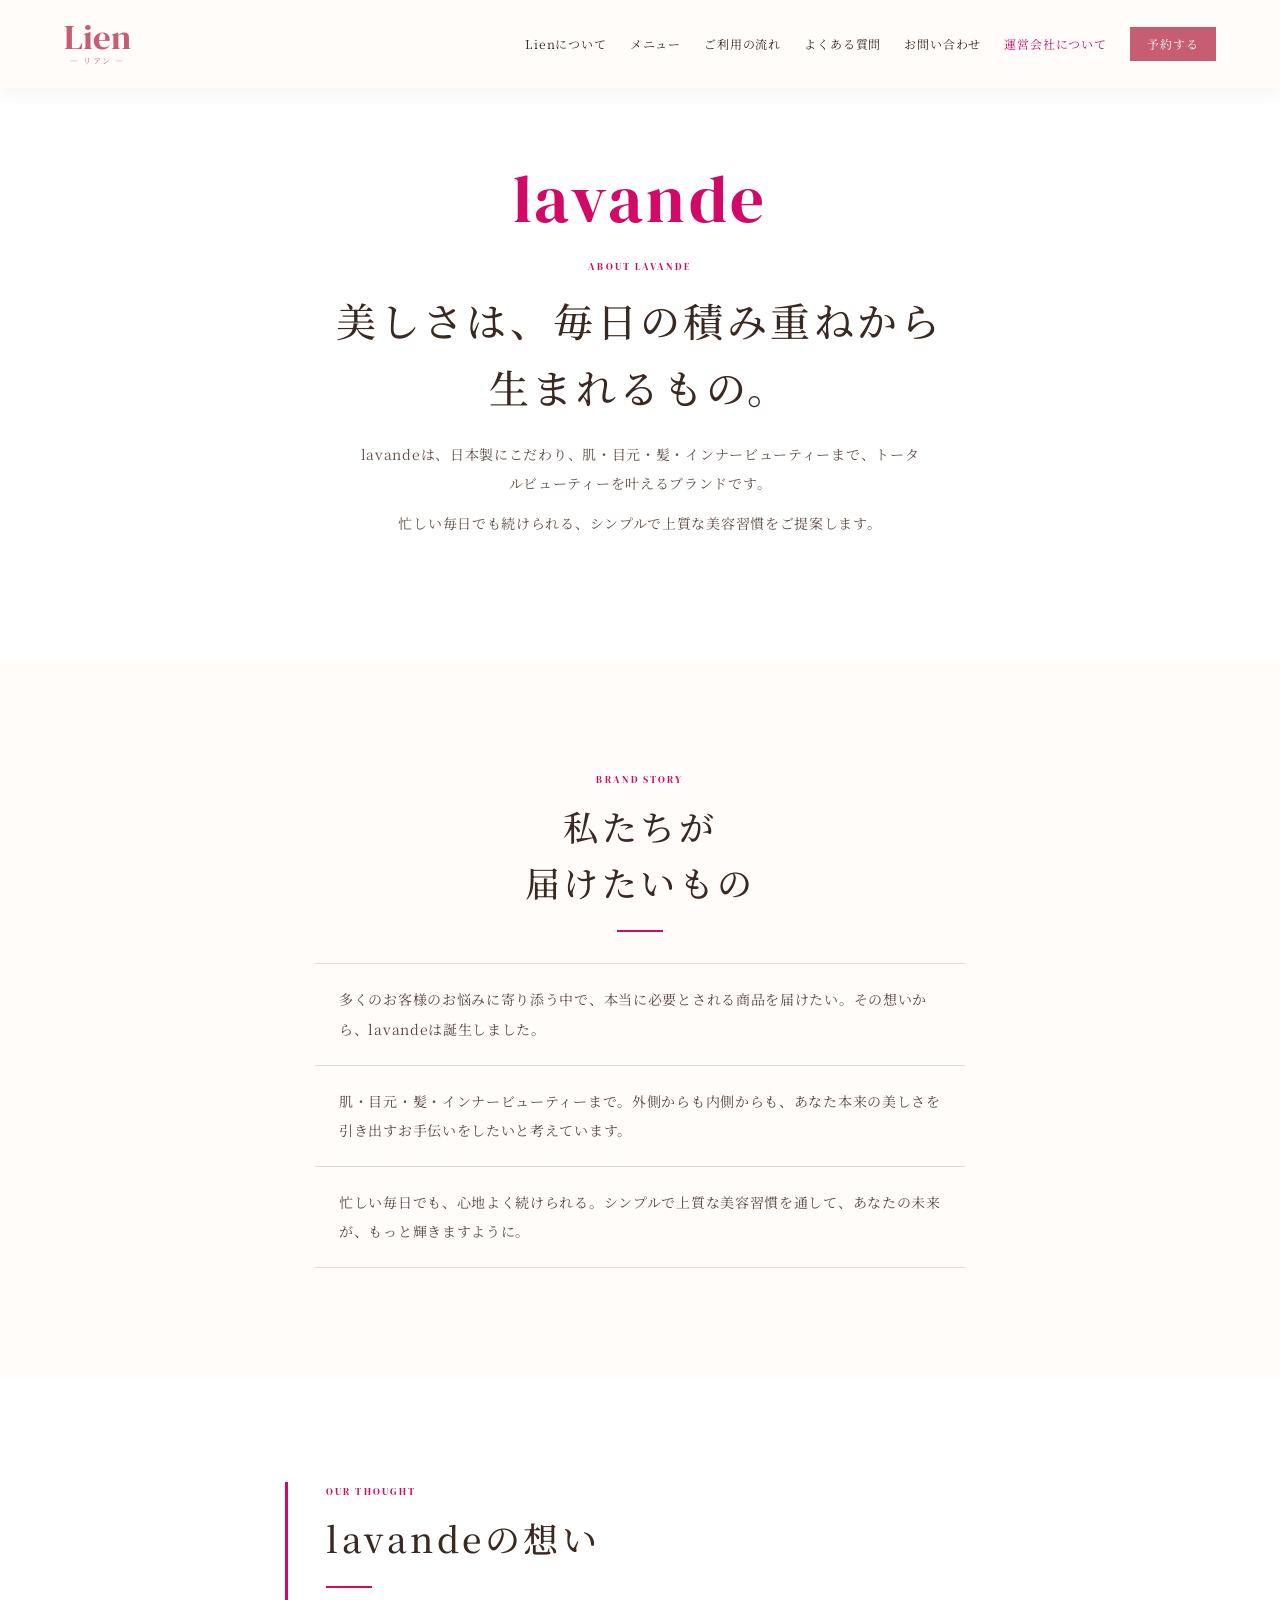
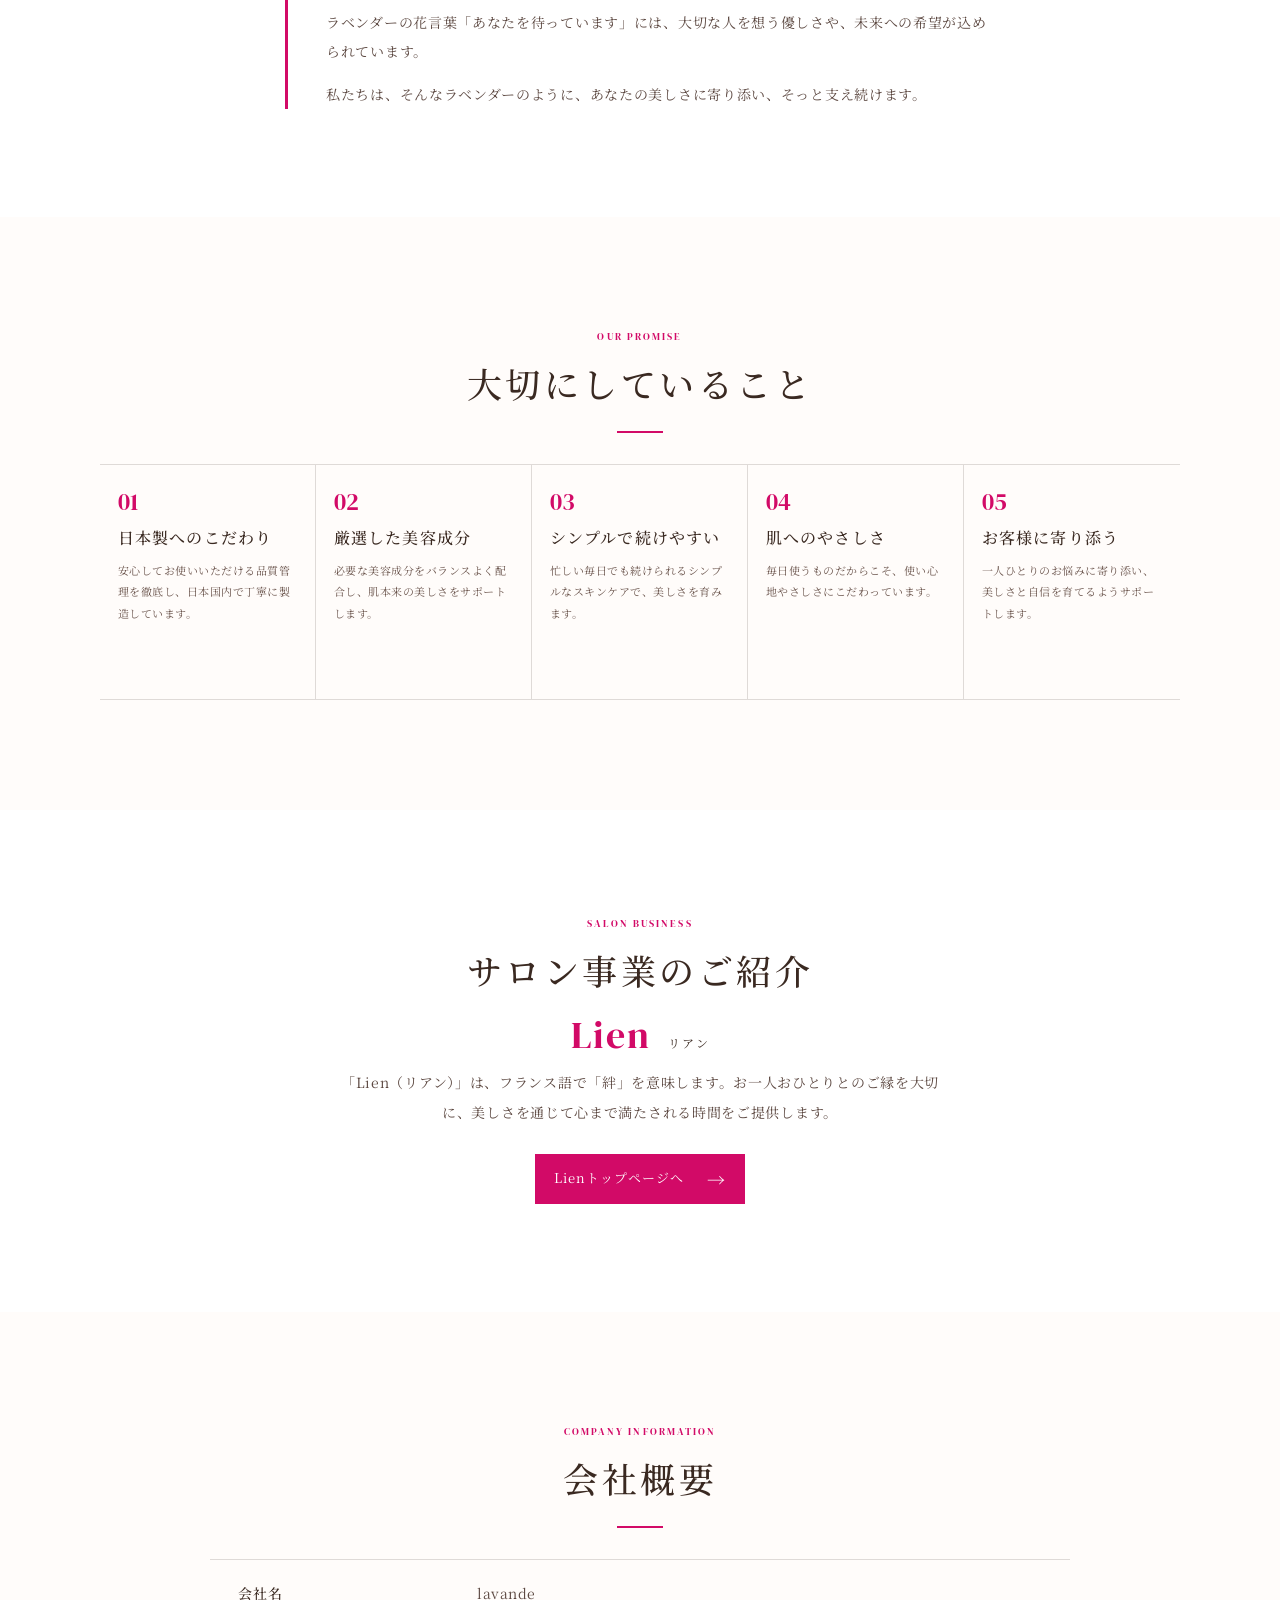
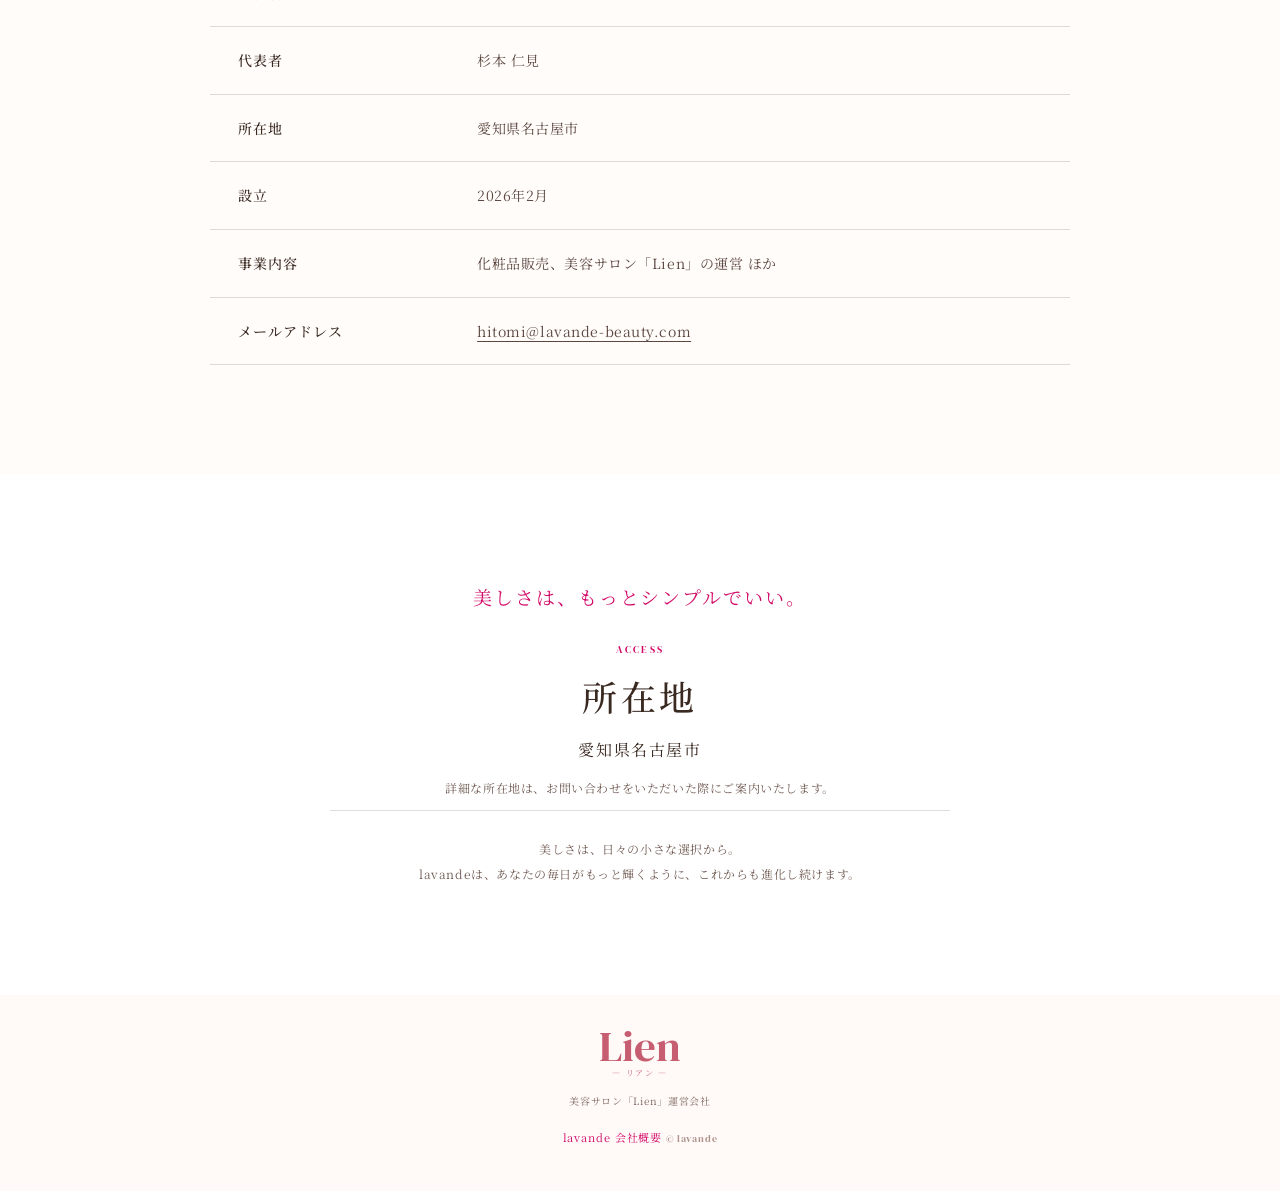
==== company.html @ d4853ab5 "Add files via upload" ====
<!DOCTYPE html>
<html lang="ja">
  <head>
    <meta charset="UTF-8" />
    <meta name="viewport" content="width=device-width, initial-scale=1.0" />
    <meta name="description" content="美容サロン「Lien」を運営するlavande（ラヴァンド）の会社概要と、美容への想いをご紹介します。" />
    <meta name="robots" content="index, follow" />
    <meta name="theme-color" content="#fffcfa" />
    <link rel="icon" type="image/png" href="../assets/lavande-mark.png" />
    <link rel="apple-touch-icon" href="../assets/lavande-mark.png" />
    <title>会社概要｜lavande（Lien運営会社）</title>
    <link rel="preconnect" href="https://fonts.googleapis.com" />
    <link rel="preconnect" href="https://fonts.gstatic.com" crossorigin />
    <link href="https://fonts.googleapis.com/css2?family=DM+Serif+Display:ital@0;1&family=Noto+Serif+JP:wght@400;500;600&display=swap" rel="stylesheet" />
    <link rel="stylesheet" href="../styles.css" />
    <link rel="stylesheet" href="company.css" />
    <script type="application/ld+json">
      {
        "@context": "https://schema.org",
        "@type": "Organization",
        "name": "lavande",
        "email": "hitomi@lavande-beauty.com",
        "foundingDate": "2026-02",
        "address": {
          "@type": "PostalAddress",
          "addressRegion": "愛知県",
          "addressLocality": "名古屋市",
          "addressCountry": "JP"
        }
      }
    </script>
  </head>
  <body class="company-page">
    <header class="site-header company-header">
      <a class="logo" href="../index.html#top" aria-label="Lien トップへ">Lien<span>— リアン —</span></a>
      <button class="nav-toggle" type="button" aria-controls="site-nav" aria-expanded="false"><span></span><span></span><span></span><i>MENU</i></button>
      <nav class="site-nav" id="site-nav" aria-label="メインナビゲーション">
        <a href="../index.html#about">Lienについて</a>
        <a href="../index.html#menu">メニュー</a>
        <a href="../index.html#flow">ご利用の流れ</a>
        <a href="../index.html#faq">よくある質問</a>
        <a href="../contact.html">お問い合わせ</a>
        <a href="./" aria-current="page">運営会社について</a>
        <a class="nav-reserve" href="../booking.html">予約する</a>
      </nav>
    </header>

    <main>
      <section class="company-hero" aria-labelledby="company-title">
        <div class="company-hero-copy reveal">
          <p class="company-wordmark">lavande</p>
          <p class="company-kicker">ABOUT LAVANDE</p>
          <h1 id="company-title">美しさは、毎日の積み重ねから<br />生まれるもの。</h1>
          <p>lavandeは、日本製にこだわり、肌・目元・髪・インナービューティーまで、トータルビューティーを叶えるブランドです。</p>
          <p>忙しい毎日でも続けられる、シンプルで上質な美容習慣をご提案します。</p>
        </div>
      </section>

      <section class="company-brand-story section" aria-labelledby="story-title">
        <div class="company-heading reveal">
          <p class="company-kicker">BRAND STORY</p>
          <h2 id="story-title">私たちが<br />届けたいもの</h2>
        </div>
        <div class="company-story-copy reveal">
          <p>多くのお客様のお悩みに寄り添う中で、本当に必要とされる商品を届けたい。その想いから、lavandeは誕生しました。</p>
          <p>肌・目元・髪・インナービューティーまで。外側からも内側からも、あなた本来の美しさを引き出すお手伝いをしたいと考えています。</p>
          <p>忙しい毎日でも、心地よく続けられる。シンプルで上質な美容習慣を通して、あなたの未来が、もっと輝きますように。</p>
        </div>
      </section>

      <section class="company-thought section" aria-labelledby="thought-title">
        <div class="company-thought-inner reveal">
          <p class="company-kicker">OUR THOUGHT</p>
          <h2 id="thought-title">lavandeの想い</h2>
          <p>ラベンダーの花言葉「あなたを待っています」には、大切な人を想う優しさや、未来への希望が込められています。</p>
          <p>私たちは、そんなラベンダーのように、あなたの美しさに寄り添い、そっと支え続けます。</p>
        </div>
      </section>

      <section class="company-values section" aria-labelledby="values-title">
        <div class="company-heading reveal">
          <p class="company-kicker">OUR PROMISE</p>
          <h2 id="values-title">大切にしていること</h2>
        </div>
        <div class="company-values-grid">
          <article class="company-value reveal"><p>01</p><h3>日本製へのこだわり</h3><span>安心してお使いいただける品質管理を徹底し、日本国内で丁寧に製造しています。</span></article>
          <article class="company-value reveal"><p>02</p><h3>厳選した美容成分</h3><span>必要な美容成分をバランスよく配合し、肌本来の美しさをサポートします。</span></article>
          <article class="company-value reveal"><p>03</p><h3>シンプルで続けやすい</h3><span>忙しい毎日でも続けられるシンプルなスキンケアで、美しさを育みます。</span></article>
          <article class="company-value reveal"><p>04</p><h3>肌へのやさしさ</h3><span>毎日使うものだからこそ、使い心地やさしさにこだわっています。</span></article>
          <article class="company-value reveal"><p>05</p><h3>お客様に寄り添う</h3><span>一人ひとりのお悩みに寄り添い、美しさと自信を育てるようサポートします。</span></article>
        </div>
      </section>

      <section class="company-salon section" aria-labelledby="salon-title">
        <div class="company-salon-inner reveal">
          <p class="company-kicker">SALON BUSINESS</p>
          <h2 id="salon-title">サロン事業のご紹介</h2>
          <p class="company-salon-name">Lien <span>リアン</span></p>
          <p>「Lien（リアン）」は、フランス語で「絆」を意味します。お一人おひとりとのご縁を大切に、美しさを通じて心まで満たされる時間をご提供します。</p>
          <a class="company-button" href="../index.html">Lienトップページへ <b>→</b></a>
        </div>
      </section>

      <section class="company-profile section" aria-labelledby="profile-title">
        <div class="company-heading reveal">
          <p class="company-kicker">COMPANY INFORMATION</p>
          <h2 id="profile-title">会社概要</h2>
        </div>
        <dl class="company-table reveal">
          <div><dt>会社名</dt><dd>lavande</dd></div>
          <div><dt>代表者</dt><dd>杉本 仁見</dd></div>
          <div><dt>所在地</dt><dd>愛知県名古屋市</dd></div>
          <div><dt>設立</dt><dd>2026年2月</dd></div>
          <div><dt>事業内容</dt><dd>化粧品販売、美容サロン「Lien」の運営 ほか</dd></div>
          <div><dt>メールアドレス</dt><dd><a href="mailto:hitomi@lavande-beauty.com">hitomi@lavande-beauty.com</a></dd></div>
        </dl>
      </section>

      <section class="company-access section" aria-labelledby="access-title">
        <div class="company-access-inner reveal">
          <p>美しさは、もっとシンプルでいい。</p>
          <p class="company-kicker">ACCESS</p>
          <h2 id="access-title">所在地</h2>
          <address>愛知県名古屋市</address>
          <p>詳細な所在地は、お問い合わせをいただいた際にご案内いたします。</p>
          <p class="company-closing">美しさは、日々の小さな選択から。<br />lavandeは、あなたの毎日がもっと輝くように、これからも進化し続けます。</p>
        </div>
      </section>
    </main>

    <footer class="site-footer company-footer">
      <a class="logo" href="../index.html#top">Lien<span>— リアン —</span></a>
      <p>美容サロン「Lien」運営会社</p>
      <a class="footer-company-link" href="./" aria-current="page">lavande 会社概要</a>
      <small>© lavande</small>
    </footer>
    <script src="../script.js"></script>
  </body>
</html>
---- styles.css ----
:root { --ink:#3a2921; --rose:#d96f7d; --rose-dark:#c75d70; --rose-pale:#fbe8e7; --paper:#fffcfa; --cream:#fff7f3; --line:#efc7c8; --green:#61a947; --serif:"Noto Serif JP","Yu Mincho",serif; --display:"DM Serif Display",Georgia,serif; }
* { box-sizing:border-box; }
html { scroll-behavior:smooth; }
body { margin:0; overflow-x:hidden; color:var(--ink); background:var(--paper); font-family:var(--serif); font-size:15px; line-height:1.9; }
a { color:inherit; } button { font:inherit; color:inherit; }
.site-header { position:absolute; z-index:10; top:0; display:flex; width:100%; padding:17px 20px; align-items:center; justify-content:space-between; }
.site-header { transition:background .25s ease,box-shadow .25s ease,padding .25s ease; }.site-header.is-scrolled { position:fixed; background:rgba(255,252,250,.94); box-shadow:0 4px 20px rgba(76,40,37,.08); backdrop-filter:blur(10px); }
.logo { display:inline-flex; flex-direction:column; color:var(--rose-dark); font-family:var(--display); font-size:35px; line-height:.75; text-decoration:none; }
.logo span { margin-top:8px; font-family:var(--serif); font-size:8px; letter-spacing:.2em; text-align:center; }
.nav-toggle { z-index:11; display:grid; width:43px; height:38px; padding:7px 0 0; border:0; background:transparent; justify-items:center; cursor:pointer; }
.nav-toggle span { width:25px; height:1px; background:var(--rose-dark); transition:transform .25s ease,opacity .25s ease; }
.nav-toggle i { margin-top:-2px; color:var(--rose-dark); font-family:var(--display); font-size:7px; font-style:normal; letter-spacing:.12em; }
.nav-toggle.is-open span:nth-child(1) { transform:translateY(8px) rotate(45deg); }.nav-toggle.is-open span:nth-child(2) { opacity:0; }.nav-toggle.is-open span:nth-child(3) { transform:translateY(-8px) rotate(-45deg); }
.site-nav { position:absolute; top:0; right:0; display:flex; width:min(285px,78vw); padding:85px 29px 27px; flex-direction:column; gap:16px; background:rgba(255,252,250,.97); box-shadow:0 12px 35px rgba(77,37,31,.1); opacity:0; pointer-events:none; transform:translateX(100%); transition:transform .3s ease,opacity .3s ease; }
.site-nav.is-open { opacity:1; pointer-events:auto; transform:translateX(0); }.site-nav a { color:var(--ink); font-size:13px; letter-spacing:.07em; text-decoration:none; }.site-nav .nav-reserve { display:grid; height:42px; margin-top:5px; place-items:center; color:#fff; background:var(--rose-dark); }
.hero { position:relative; min-height:680px; padding:139px 25px 58px; overflow:hidden; background:linear-gradient(130deg,#fffdfc 0%,#fff6f1 53%,#f9e5e4 100%); }
.hero::after { position:absolute; right:-90px; bottom:-110px; width:310px; height:310px; border:1px solid rgba(217,111,125,.2); border-radius:50%; content:""; }.hero-photo { position:absolute; z-index:0; right:-72px; bottom:0; width:86%; height:570px; opacity:.72; background-image:linear-gradient(90deg,#fff8f5 0%,rgba(255,248,245,.9) 10%,rgba(255,248,245,0) 39%),url("assets/hero-pink.png"); background-repeat:no-repeat; background-size:100% 100%,850px auto; background-position:0,right top; mix-blend-mode:multiply; }
.hero-content { position:relative; z-index:1; max-width:360px; }.hero-kicker,.eyebrow { margin:0; color:var(--rose-dark); font-family:var(--display); font-size:10px; letter-spacing:.2em; }.hero-logo { margin:12px 0 0; color:var(--rose); font-family:var(--display); font-size:94px; line-height:.76; }.hero-kana { margin:13px 0 22px 47px; color:var(--rose); font-size:11px; letter-spacing:.25em; }.hero-sub { margin:0 0 19px; font-size:11px; letter-spacing:.07em; }
.hero-location { margin:0 0 7px; color:var(--rose-dark); font-family:var(--display); font-size:10px; letter-spacing:.16em; }
h1,h2,h3,p { overflow-wrap:break-word; } h1 { margin:0; font-size:33px; font-weight:500; letter-spacing:.11em; line-height:1.65; } h1 em,.service-heading h2 em { color:var(--rose); font-style:normal; }.hero-text { margin:16px 0 24px; color:#6e5953; font-size:13px; letter-spacing:.05em; line-height:2; }
.button,.line-button { display:inline-flex; min-height:50px; padding:0 19px; align-items:center; justify-content:center; gap:23px; font-size:13px; letter-spacing:.08em; text-decoration:none; transition:transform .25s ease,filter .25s ease; }.button:hover,.line-button:hover { filter:brightness(.96); transform:translateY(-3px); }.button-pink { color:#fff; background:var(--rose-dark); }.button b { font-size:18px; font-weight:400; }.hero-scroll { position:absolute; z-index:2; right:20px; bottom:18px; color:var(--rose-dark); font-family:var(--display); font-size:9px; letter-spacing:.16em; writing-mode:vertical-rl; }.hero-scroll::after { display:block; width:1px; height:33px; margin:9px auto 0; background:var(--rose); content:""; }
.section { padding:78px 23px; }.center-heading { max-width:560px; text-align:center; }.center-heading:not(.reveal) { margin:auto; }.center-heading h2 { margin:8px 0 12px; font-size:28px; font-weight:500; letter-spacing:.1em; line-height:1.55; }.center-heading>p:last-child { margin:0; color:#765f5a; font-size:12px; letter-spacing:.05em; }.ornament { display:block; margin-top:10px; color:var(--rose); font-size:28px; line-height:1; }
.concerns { position:relative; overflow:hidden; background:linear-gradient(130deg,#fffdfa,#fff6f4); }.concerns::before,.concerns::after { position:absolute; width:190px; height:190px; border:1px solid rgba(217,111,125,.15); border-radius:50%; content:""; }.concerns::before { top:-94px; left:-84px; }.concerns::after { right:-120px; bottom:77px; }.concern-list { position:relative; z-index:1; max-width:750px; margin:34px auto 38px; padding:0; list-style:none; }.concern-list li { display:flex; padding:14px 0; align-items:flex-start; gap:12px; border-bottom:1px dashed var(--line); font-size:15px; letter-spacing:.03em; line-height:1.75; }.concern-list span { display:grid; width:28px; height:28px; flex:0 0 28px; place-items:center; border-radius:50%; color:#fff; background:linear-gradient(135deg,#d88491,#bf6574); font-family:sans-serif; font-size:17px; }.concern-list strong { color:var(--rose-dark); font-weight:500; }.support-message { position:relative; z-index:1; max-width:750px; margin:auto; padding:28px 18px; border:1px solid var(--line); background:rgba(255,253,252,.7); text-align:center; }.support-message p { margin:0; font-size:14px; letter-spacing:.08em; line-height:2; }.support-message strong { display:inline-block; margin-top:8px; color:var(--rose-dark); font-size:26px; font-weight:500; line-height:1.58; }
.about { position:relative; overflow:hidden; padding-top:0; background:var(--paper); }.about-photo { height:250px; margin:0 -23px 42px; background-image:linear-gradient(90deg,rgba(255,247,244,.9),rgba(255,247,244,0)),url("assets/salon.png"); background-repeat:no-repeat; background-size:100% 100%,1024px auto; background-position:0,right top; }.about-copy { position:relative; max-width:580px; }.about-copy h2 { margin:8px 0 16px; font-size:29px; font-weight:500; letter-spacing:.1em; line-height:1.58; }.about-copy h2 span { color:var(--rose); font-family:var(--display); font-size:1.34em; }.about-copy>p:last-child { margin:0; color:#5e4942; font-size:14px; letter-spacing:.05em; }.about-copy strong { color:var(--rose-dark); font-weight:500; }.about-grid { display:grid; margin-top:35px; grid-template-columns:1fr 1fr; gap:10px; }.about-card { min-height:179px; padding:17px 14px; border:1px solid var(--line); background:#fffaf8; }.about-card:last-child { grid-column:1/-1; min-height:auto; }.card-number { margin:0; color:var(--rose); font-family:var(--display); font-size:24px; line-height:1; }.about-card h3 { margin:7px 0 8px; color:var(--rose-dark); font-size:16px; font-weight:500; letter-spacing:.06em; line-height:1.55; }.about-card>p:last-child { margin:0; color:#725c55; font-size:11px; line-height:1.75; }
.menu-intro { background:#f9efeb; }.menu-intro .center-heading { margin:auto; }.menu-cards { display:grid; margin-top:35px; gap:11px; }.menu-card { display:grid; min-height:122px; padding:19px; grid-template-columns:48px 1fr; align-content:center; column-gap:14px; border:1px solid rgba(198,104,119,.35); background:#fff9f7; text-decoration:none; }.menu-card:nth-child(2) { background:#fffafa; }.menu-card:nth-child(3) { background:#f8f7f1; }.menu-card span { grid-row:1 / span 2; color:var(--rose); font-family:var(--display); font-size:30px; }.menu-card strong { align-self:end; font-size:19px; font-weight:500; letter-spacing:.1em; }.menu-card small { align-self:start; margin-top:3px; color:#8a7169; font-size:11px; letter-spacing:.05em; }
.service-detail { position:relative; overflow:hidden; background:var(--paper); }.service-detail:nth-of-type(even) { background:#fffaf8; }.service-visual { height:265px; margin:-78px -23px 41px; background-repeat:no-repeat; background-size:1024px auto; }.hair-detail .service-visual { background-image:linear-gradient(90deg,rgba(255,247,244,.05),rgba(255,247,244,.7)),url("assets/hair.png"); background-size:100% 100%,900px auto; background-position:0,-67px top; }.lash-detail .service-visual { background-image:linear-gradient(90deg,rgba(255,247,244,.05),rgba(255,247,244,.7)),url("assets/lash.png"); background-size:100% 100%,820px auto; background-position:0,-25px top; }.steam-detail .service-visual { background-image:linear-gradient(90deg,rgba(255,247,244,.95),rgba(255,247,244,0) 48%),url("assets/steam.png"); background-size:100% 100%,820px auto; background-position:0,right top; }.service-heading { position:relative; max-width:690px; }.ribbon { display:inline-block; margin:0 0 15px; padding:4px 22px; color:#fff; background:linear-gradient(90deg,#c66e7b,#e08a90); font-size:14px; letter-spacing:.14em; }.service-heading h2 { margin:9px 0 15px; font-size:29px; font-weight:500; letter-spacing:.09em; line-height:1.52; }.service-heading>p:last-child { margin:0; color:#684f48; font-size:13px; letter-spacing:.05em; line-height:2; }.merit-grid { display:grid; margin:32px 0; grid-template-columns:1fr 1fr; border:1px solid var(--line); }.merit-grid p { min-height:95px; margin:0; padding:15px 11px; border-right:1px dotted var(--line); border-bottom:1px dotted var(--line); font-size:11px; line-height:1.75; text-align:center; }.merit-grid p:nth-child(2n) { border-right:0; }.merit-grid p:nth-last-child(-n+2) { border-bottom:0; }.merit-grid b { color:var(--rose-dark); font-size:12px; font-weight:500; }.service-bottom { display:grid; gap:15px; }.recommend,.price-panel { padding:22px 18px; border:1px solid var(--line); background:#fffdfc; }.recommend h3,.price-panel h3 { margin:0 0 14px; color:var(--rose-dark); font-size:18px; font-weight:500; letter-spacing:.09em; text-align:center; }.recommend ul { margin:0; padding:0; list-style:none; }.recommend li { position:relative; padding:7px 0 7px 22px; border-bottom:1px dotted var(--line); font-size:12px; }.recommend li::before { position:absolute; left:0; color:var(--rose); content:"✓"; }.price-panel>.eyebrow { text-align:center; }.price-panel dl { display:grid; margin:0; grid-template-columns:1fr 1fr; border:1px solid var(--line); }.price-panel dl div { display:grid; min-height:124px; padding:14px 6px; place-items:center; border-right:1px solid var(--line); text-align:center; }.price-panel dl div:last-child { border-right:0; }.price-panel dt { color:#765e56; font-size:12px; line-height:1.55; }.price-panel dt small { color:var(--rose-dark); }.price-panel dd { margin:0; color:var(--rose-dark); font-family:var(--display); font-size:37px; line-height:1; white-space:nowrap; }.price-panel dd span { margin-left:2px; font-family:var(--serif); font-size:14px; }.price-note { margin:10px 0 0; color:#836b64; font-size:10px; line-height:1.7; }.three-prices { grid-template-columns:1fr 1fr 1fr!important; }.three-prices div { min-height:122px!important; }.three-prices dd { font-size:27px; }.spa-notes { display:flex; padding-top:12px; justify-content:space-around; gap:5px; color:var(--rose-dark); font-size:11px; text-align:center; }.spa-notes span { flex:1; }
.flow { position:relative; background:linear-gradient(135deg,#fff8f6,#fffdfc); }.flow .center-heading { margin:auto; }.flow-list { display:grid; max-width:960px; margin:35px auto 0; padding:0; list-style:none; gap:9px; }.flow-list li { display:grid; padding:18px 15px; grid-template-columns:54px 1fr; gap:12px; border:1px solid var(--line); background:rgba(255,255,255,.62); }.flow-list b { color:var(--rose); font-family:var(--display); font-size:10px; font-weight:400; line-height:1.1; text-align:center; }.flow-list b span { font-size:34px; }.flow-list h3 { margin:0 0 5px; color:var(--rose-dark); font-size:16px; font-weight:500; letter-spacing:.05em; line-height:1.55; }.flow-list p { margin:0; font-size:11px; letter-spacing:.04em; line-height:1.8; }
.faq { background:var(--paper); }.faq .center-heading { margin:auto; }.faq-list { max-width:860px; margin:32px auto 0; border-top:1px solid var(--line); }.faq-item { border-bottom:1px solid var(--line); }.faq-item h3 { margin:0; }.faq-item button { display:flex; width:100%; padding:18px 2px; align-items:center; gap:10px; border:0; background:transparent; cursor:pointer; font-size:13px; font-weight:500; text-align:left; }.faq-item button span,.faq-answer b { color:var(--rose-dark); font-family:var(--display); font-size:17px; font-weight:400; }.faq-item button i { position:relative; width:16px; height:16px; margin-left:auto; flex:0 0 16px; }.faq-item button i::before,.faq-item button i::after { position:absolute; top:8px; left:1px; width:14px; height:1px; background:var(--rose-dark); content:""; transition:transform .25s ease; }.faq-item button i::after { transform:rotate(90deg); }.faq-item.is-open button i::after { transform:rotate(0); }.faq-answer { max-height:0; overflow:hidden; transition:max-height .3s ease; }.faq-answer p { margin:0; padding:0 2px; color:#6f5750; font-size:12px; line-height:1.9; }.faq-item.is-open .faq-answer { max-height:170px; }.faq-item.is-open .faq-answer p { padding-bottom:18px; }
.reservation { position:relative; min-height:515px; overflow:hidden; background:#f9e9e7; }.reservation-photo { position:absolute; inset:0; opacity:.4; background-image:linear-gradient(90deg,#f9e9e7 0%,rgba(249,233,231,.75) 48%,rgba(249,233,231,.12)),url("assets/reserve.png"); background-repeat:no-repeat; background-size:100% 100%,1024px auto; background-position:0,right top; }.reservation-inner { position:relative; z-index:1; max-width:560px; margin:auto; padding:72px 25px 55px; text-align:center; }.reservation h2 { margin:9px 0 17px; font-size:25px; font-weight:500; letter-spacing:.07em; line-height:1.6; }.reservation h2 span { color:var(--rose); font-family:var(--display); font-size:1.35em; }.reservation-inner>p:not(.eyebrow) { margin:0; color:#6d554e; font-size:13px; letter-spacing:.05em; line-height:2; }.line-button { width:100%; margin-top:26px; color:#fff; background:linear-gradient(135deg,#da7180,#cc576e); font-size:17px; }.line-button span { display:grid; width:38px; height:30px; place-items:center; border-radius:50%; color:var(--rose-dark); background:#fff; font-family:sans-serif; font-size:9px; font-weight:bold; }.line-button b { margin-left:auto; font-family:sans-serif; font-size:33px; font-weight:400; line-height:0; }.reservation-points { display:flex; max-width:320px; margin:23px auto 0; justify-content:space-around; color:#6d5048; font-size:14px; letter-spacing:.08em; }.reservation-points span+span { padding-left:23px; border-left:1px solid var(--rose); }
.access { background:#fffaf8; }.access .center-heading { margin:auto; }.access-grid { display:grid; max-width:970px; margin:35px auto 0; border:1px solid var(--line); background:#fff; }.map-frame { min-height:280px; }.map-frame iframe { display:block; width:100%; height:100%; min-height:280px; border:0; }.access-info { padding:27px 24px; background:#fbe4e8; text-align:center; }.access-info h3 { margin:0 0 12px; font-size:22px; font-weight:500; letter-spacing:.1em; }.access-info address { font-style:normal; font-size:14px; letter-spacing:.08em; line-height:1.9; }.access-info dl { display:flex; max-width:350px; margin:19px auto; justify-content:center; gap:0; }.access-info dl div { padding:0 17px; }.access-info dl div+div { border-left:1px solid #df9da7; }.access-info dt { color:var(--rose-dark); font-size:11px; letter-spacing:.08em; }.access-info dd { margin:2px 0 0; font-size:14px; white-space:nowrap; }.map-link { display:inline-flex; min-height:45px; padding:0 18px; align-items:center; gap:18px; color:#fff; background:var(--rose-dark); font-size:12px; letter-spacing:.08em; text-decoration:none; transition:transform .25s ease,filter .25s ease; }.map-link:hover { filter:brightness(.96); transform:translateY(-2px); }.map-link span { font-size:17px; }
.site-footer { padding:35px 20px 25px; background:#fffaf8; text-align:center; }.site-footer .logo { align-items:center; font-size:43px; }.site-footer p { margin:15px 0 12px; color:#7f675f; font-size:10px; letter-spacing:.07em; }.site-footer small { color:#ad918b; font-family:var(--display); font-size:10px; letter-spacing:.08em; }.footer-company-link { display:inline-block; margin:0 0 18px; color:var(--rose-dark); font-size:11px; letter-spacing:.08em; text-decoration:none; }.footer-company-link:hover { text-decoration:underline; text-underline-offset:4px; }
.mobile-line-cta { position:fixed; z-index:20; right:15px; bottom:15px; display:inline-flex; min-height:49px; padding:0 16px; align-items:center; gap:10px; border-radius:4px; color:#fff; background:linear-gradient(135deg,#6bb95a,#4d9e40); box-shadow:0 7px 20px rgba(49,104,45,.24); font-size:12px; font-weight:500; letter-spacing:.04em; text-decoration:none; transition:transform .25s ease; }.mobile-line-cta:hover { transform:translateY(-2px); }.mobile-line-cta span { display:grid; width:28px; height:23px; place-items:center; border-radius:50%; color:#59a04b; background:#fff; font-family:Arial,sans-serif; font-size:8px; font-weight:700; }.mobile-line-cta b { font-size:17px; font-weight:400; }
.reveal { opacity:0; transform:translateY(22px); transition:opacity .65s ease,transform .65s cubic-bezier(.2,.65,.3,1); }.reveal.is-visible { opacity:1; transform:translateY(0); }
@media (min-width:760px) { .site-header { padding:24px max(5vw,calc((100% - 1160px)/2)); }.site-header.is-scrolled { padding:14px max(5vw,calc((100% - 1160px)/2)); }.nav-toggle { display:none; }.site-nav { position:static; display:flex; width:auto; padding:0; flex-direction:row; align-items:center; gap:23px; box-shadow:none; opacity:1; pointer-events:auto; transform:none; background:transparent; }.site-nav a { font-size:12px; }.site-nav .nav-reserve { display:inline-grid; min-width:86px; height:34px; margin:0; }.hero { min-height:760px; padding:160px max(7vw,calc((100% - 1110px)/2)) 80px; }.hero-photo { right:max(-10px,calc((100% - 1170px)/2)); width:min(46vw,600px); height:760px; opacity:.88; background-size:100% 100%,1024px auto; background-position:0,right top; }.hero-content { max-width:540px; }.hero-logo { font-size:146px; }.hero-kana { margin-left:72px; }.hero-sub { font-size:13px; } h1 { font-size:44px; }.hero-text { font-size:15px; }.hero-scroll { right:max(34px,calc((100% - 1190px)/2)); }.section { padding:110px max(6vw,calc((100% - 1080px)/2)); }.center-heading h2 { font-size:37px; }.center-heading>p:last-child { font-size:14px; }.concern-list li { font-size:19px; }.support-message p { font-size:16px; }.support-message strong { font-size:33px; }.about { padding-top:0; }.about-photo { height:360px; margin:0 max(-6vw,calc((1080px - 100vw)/2)) 60px; }.about-copy h2 { font-size:38px; }.about-copy>p:last-child { font-size:15px; }.about-grid { grid-template-columns:repeat(5,1fr); gap:10px; }.about-card,.about-card:last-child { grid-column:auto; min-height:205px; }.menu-cards { grid-template-columns:repeat(3,1fr); }.menu-card { min-height:160px; grid-template-columns:1fr; grid-template-rows:38px 1fr 25px; }.menu-card span { grid-row:auto; }.menu-card strong { align-self:center; font-size:20px; }.service-detail { display:grid; padding-top:110px; grid-template-columns:minmax(0,1fr) minmax(0,1fr); column-gap:45px; }.service-detail .service-visual { grid-row:1 / span 2; height:600px; margin:-110px 0 -110px max(-6vw,calc((1080px - 100vw)/2)); }.service-heading h2 { font-size:37px; }.service-heading>p:last-child { font-size:14px; }.merit-grid { margin:32px 0 0; }.service-bottom { grid-column:1/-1; margin-top:75px; grid-template-columns:.85fr 1.25fr; }.recommend,.price-panel { padding:27px 25px; }.flow-list { grid-template-columns:1fr 1fr; gap:12px; }.flow-list li { min-height:154px; padding:20px; grid-template-columns:62px 1fr; }.flow-list h3 { font-size:17px; }.reservation { min-height:530px; }.reservation-inner { padding-top:105px; }.line-button { max-width:550px; }.faq-item button { font-size:15px; }.faq-answer p { font-size:13px; }.mobile-line-cta { display:none; } }
/* Use only the photographic portions of the supplied service references. */
.hair-detail .service-visual { background-size:100% 100%,1100px auto; background-position:center,-88px 0; }
.lash-detail .service-visual { background-size:100% 100%,1100px auto; background-position:center,0 0; }
.steam-detail .service-visual { background-size:100% 100%,1000px auto; background-position:center,right top; }
.steam-detail .price-panel dl { grid-template-columns:1fr; }
.steam-detail .price-panel dl div { border-right:0; }

/* Keep the hero background within the portrait area only, excluding the source artwork text. */
.hero-photo { background-size:100% 100%,1050px auto; background-position:center,right top; }
@media (min-width:760px) { .hero-photo { background-size:100% 100%,1300px auto; } }
@media (min-width:760px) { .access-grid { grid-template-columns:1.25fr 1fr; }.map-frame,.map-frame iframe { min-height:360px; }.access-info { display:flex; padding:35px 26px; flex-direction:column; justify-content:center; } }

@media (max-width:759px) { .hero-photo { right:-96px; width:76%; opacity:.42; filter:brightness(1.12) saturate(.88); }.hero-content { z-index:2; padding:8px 12px 17px 0; background:linear-gradient(90deg,rgba(255,253,252,.98) 0%,rgba(255,253,252,.93) 59%,rgba(255,253,252,.38) 100%); }.hero-sub,.hero-text { color:#4f3b35; font-weight:500; }.hero h1 { color:#33231e; text-shadow:0 1px 0 rgba(255,255,255,.8); }.hero h1 em { color:#b94f62; }.hero-kicker,.hero-location { color:#b94f62; font-weight:500; } }

@media (prefers-reduced-motion:reduce) { html { scroll-behavior:auto; }.reveal { opacity:1; transform:none; transition:none; } }
---- company.css ----
:root { --lavande:#d20a67; --company-line:rgba(58,41,33,.16); }

.company-page { background:var(--paper); }
.company-header { background:rgba(255,252,250,.96); box-shadow:0 4px 20px rgba(76,40,37,.06); }
.company-header .site-nav a[aria-current="page"] { color:var(--lavande); }
.company-kicker { margin:0; color:var(--lavande); font-family:var(--display); font-size:10px; letter-spacing:.21em; }

.company-hero { padding:139px 23px 84px; background:#fff; }
.company-hero-copy { max-width:690px; margin:auto; text-align:center; }
.company-wordmark { margin:0 0 25px; color:var(--lavande); font-family:var(--display); font-size:49px; letter-spacing:.045em; line-height:1; }
.company-hero h1 { margin:10px 0 20px; font-size:29px; font-weight:500; letter-spacing:.085em; line-height:1.68; }
.company-hero-copy>p:not(.company-wordmark):not(.company-kicker) { max-width:560px; margin:0 auto 11px; color:#625049; font-size:13px; letter-spacing:.05em; line-height:2.05; }
.company-hero-copy>p:last-child { margin-bottom:0; }

.company-heading { max-width:650px; margin:0 auto 31px; text-align:center; }
.company-heading h2,.company-thought h2,.company-salon h2,.company-access h2 { margin:9px 0 0; font-size:28px; font-weight:500; letter-spacing:.1em; line-height:1.6; }
.company-heading h2::after,.company-thought h2::after { display:block; width:46px; height:2px; margin:20px auto 0; background:var(--lavande); content:""; }

.company-brand-story { padding-top:76px; padding-bottom:76px; }
.company-story-copy { max-width:650px; margin:auto; }
.company-story-copy p { margin:0; padding:18px 0; border-top:1px solid var(--company-line); color:#5c4841; font-size:13px; letter-spacing:.05em; line-height:2.08; }
.company-story-copy p:last-child { border-bottom:1px solid var(--company-line); }

.company-thought { padding-top:74px; padding-bottom:74px; background:#fff; }
.company-thought-inner { max-width:710px; margin:auto; padding:0 0 0 21px; border-left:3px solid var(--lavande); }
.company-thought h2 { margin-bottom:20px; }
.company-thought h2::after { margin-left:0; }
.company-thought p:not(.company-kicker) { margin:0 0 14px; color:#5c4841; font-size:13px; letter-spacing:.05em; line-height:2.08; }
.company-thought p:last-child { margin-bottom:0; }

.company-values { padding-top:77px; padding-bottom:77px; }
.company-values-grid { display:grid; max-width:1080px; margin:auto; border-top:1px solid var(--company-line); }
.company-value { min-height:202px; padding:22px 16px; border-bottom:1px solid var(--company-line); }
.company-value p { margin:0; color:var(--lavande); font-family:var(--display); font-size:24px; line-height:1; }
.company-value h3 { margin:11px 0 9px; font-size:16px; font-weight:500; letter-spacing:.07em; line-height:1.6; }
.company-value span { display:block; color:#6b554d; font-size:11px; letter-spacing:.045em; line-height:1.95; }

.company-salon { padding-top:74px; padding-bottom:76px; background:#fff; text-align:center; }
.company-salon-inner { max-width:620px; margin:auto; }
.company-salon h2 { margin-bottom:18px; }
.company-salon-name { margin:0 0 14px; color:var(--lavande); font-family:var(--display); font-size:38px; letter-spacing:.05em; line-height:1; }
.company-salon-name span { margin-left:7px; color:var(--ink); font-family:var(--serif); font-size:12px; letter-spacing:.15em; }
.company-salon-inner>p:not(.company-kicker):not(.company-salon-name) { margin:0 auto; color:#5c4841; font-size:13px; letter-spacing:.05em; line-height:2.08; }
.company-button { display:inline-flex; min-height:50px; margin-top:27px; padding:0 19px; align-items:center; justify-content:center; gap:23px; color:#fff; background:var(--lavande); font-size:13px; letter-spacing:.08em; text-decoration:none; transition:transform .25s,filter .25s; }
.company-button:hover { filter:brightness(.94); transform:translateY(-3px); }
.company-button b { font-size:18px; font-weight:400; }

.company-profile { padding-top:77px; padding-bottom:77px; }
.company-table { max-width:860px; margin:0 auto; border-top:1px solid var(--company-line); }
.company-table div { display:grid; padding:18px 0; grid-template-columns:31% 1fr; gap:14px; border-bottom:1px solid var(--company-line); }
.company-table dt { font-size:13px; font-weight:500; letter-spacing:.07em; }
.company-table dd { margin:0; color:#5c4841; font-size:13px; letter-spacing:.04em; }
.company-table a { color:inherit; text-underline-offset:4px; }
.company-table a:hover { color:var(--lavande); }

.company-access { padding-top:74px; padding-bottom:80px; background:#fff; text-align:center; }
.company-access-inner { max-width:620px; margin:auto; }
.company-access-inner>p:first-child { margin:0 0 25px; color:var(--lavande); font-size:19px; letter-spacing:.1em; }
.company-access h2 { margin-bottom:11px; }
.company-access address { margin:0; font-size:16px; font-style:normal; letter-spacing:.1em; }
.company-access-inner>p:not(.company-kicker):not(:first-child) { margin:11px 0 0; color:#735e56; font-size:12px; letter-spacing:.05em; }
.company-access .company-closing { margin-top:35px; padding-top:26px; border-top:1px solid var(--company-line); color:#5c4841; font-size:13px; line-height:2.05; }
.company-footer .footer-company-link { color:var(--lavande); }

@media (min-width:760px) {
  .company-hero { padding:165px max(6vw,calc((100% - 1080px)/2)) 112px; }
  .company-wordmark { font-size:67px; }
  .company-hero h1 { font-size:40px; }
  .company-hero-copy>p:not(.company-wordmark):not(.company-kicker) { font-size:14px; }
  .company-heading h2,.company-thought h2,.company-salon h2,.company-access h2 { font-size:35px; }
  .company-brand-story,.company-values,.company-profile { padding-top:110px; padding-bottom:110px; }
  .company-thought,.company-salon,.company-access { padding-top:104px; padding-bottom:108px; }
  .company-story-copy p { padding:21px 24px; font-size:14px; }
  .company-thought-inner { padding-left:38px; }
  .company-thought p:not(.company-kicker),.company-salon-inner>p:not(.company-kicker):not(.company-salon-name) { font-size:14px; }
  .company-values-grid { grid-template-columns:repeat(5,1fr); }
  .company-value { min-height:235px; padding:25px 18px; border-right:1px solid var(--company-line); }
  .company-value:last-child { border-right:0; }
  .company-table div { padding:20px 28px; grid-template-columns:28% 1fr; }
  .company-table dt,.company-table dd { font-size:14px; }
}

@media (prefers-reduced-motion:reduce) { .company-button { transition:none; } }
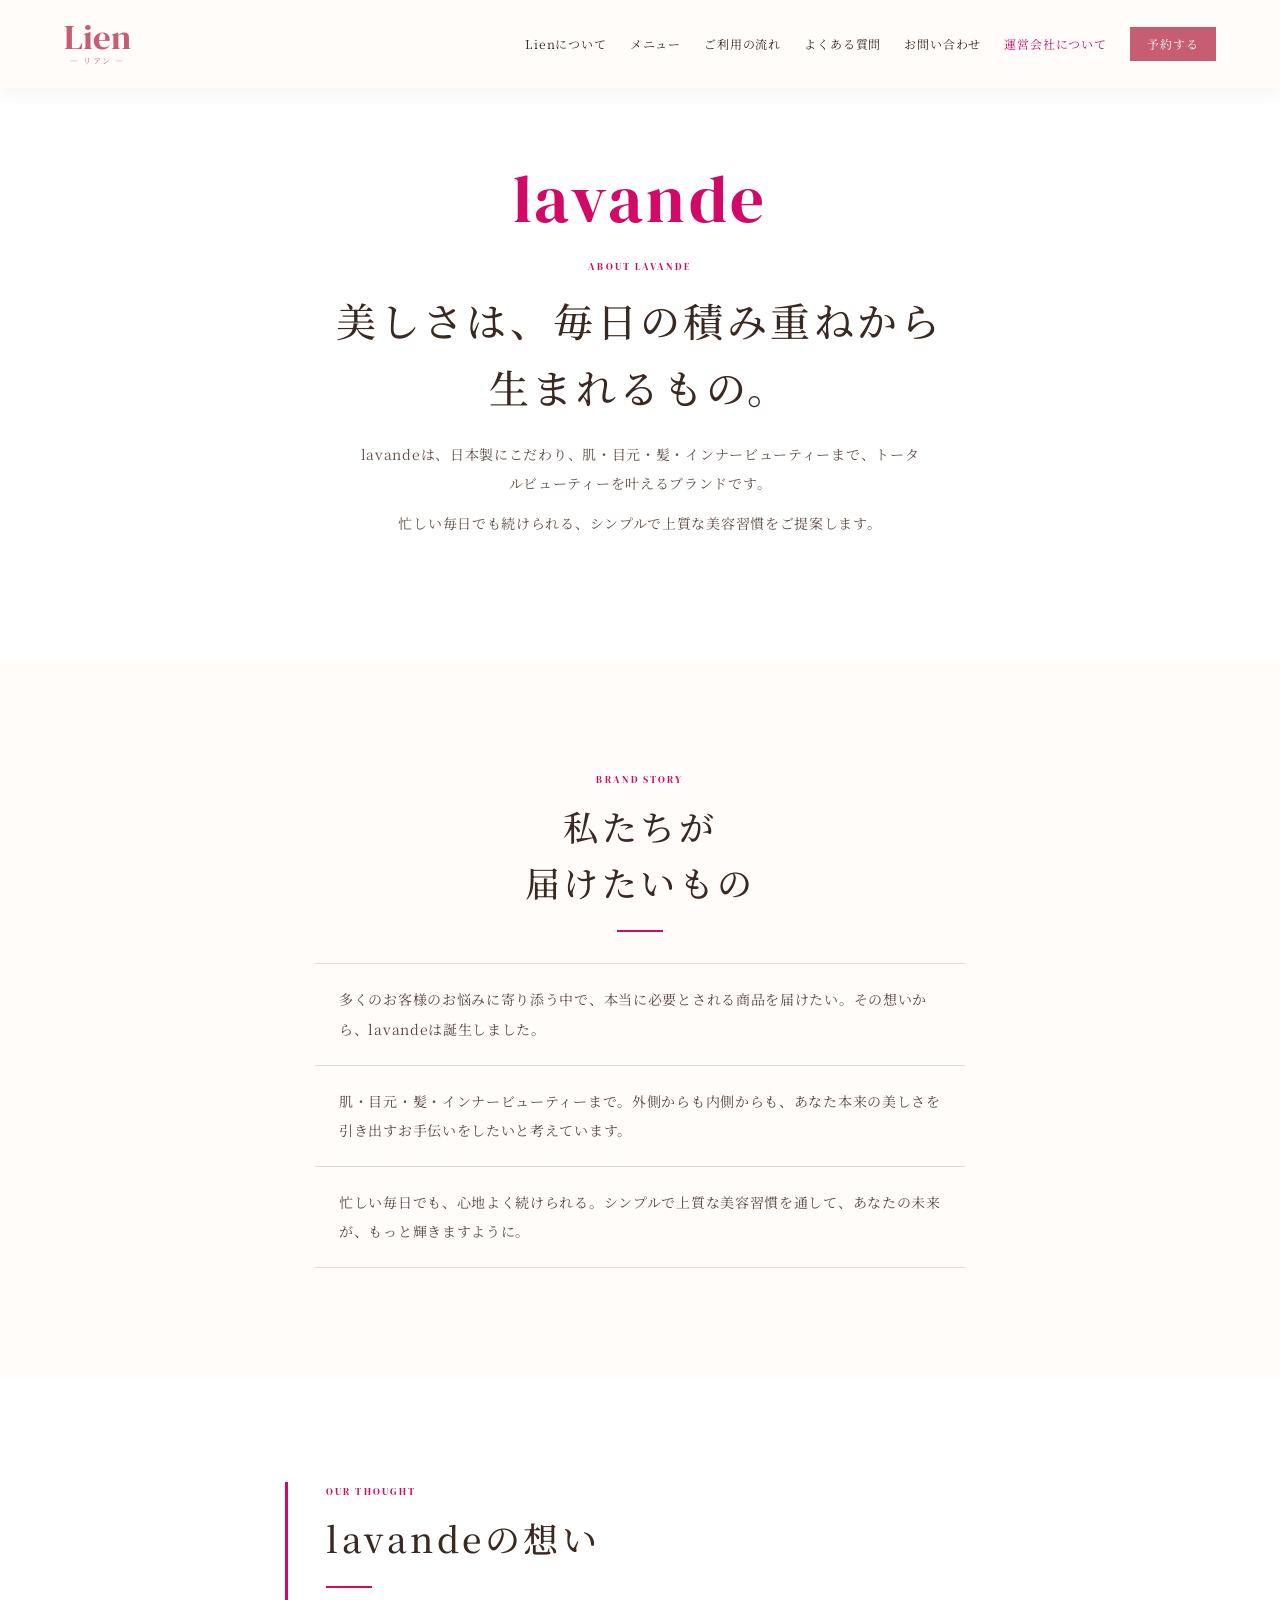
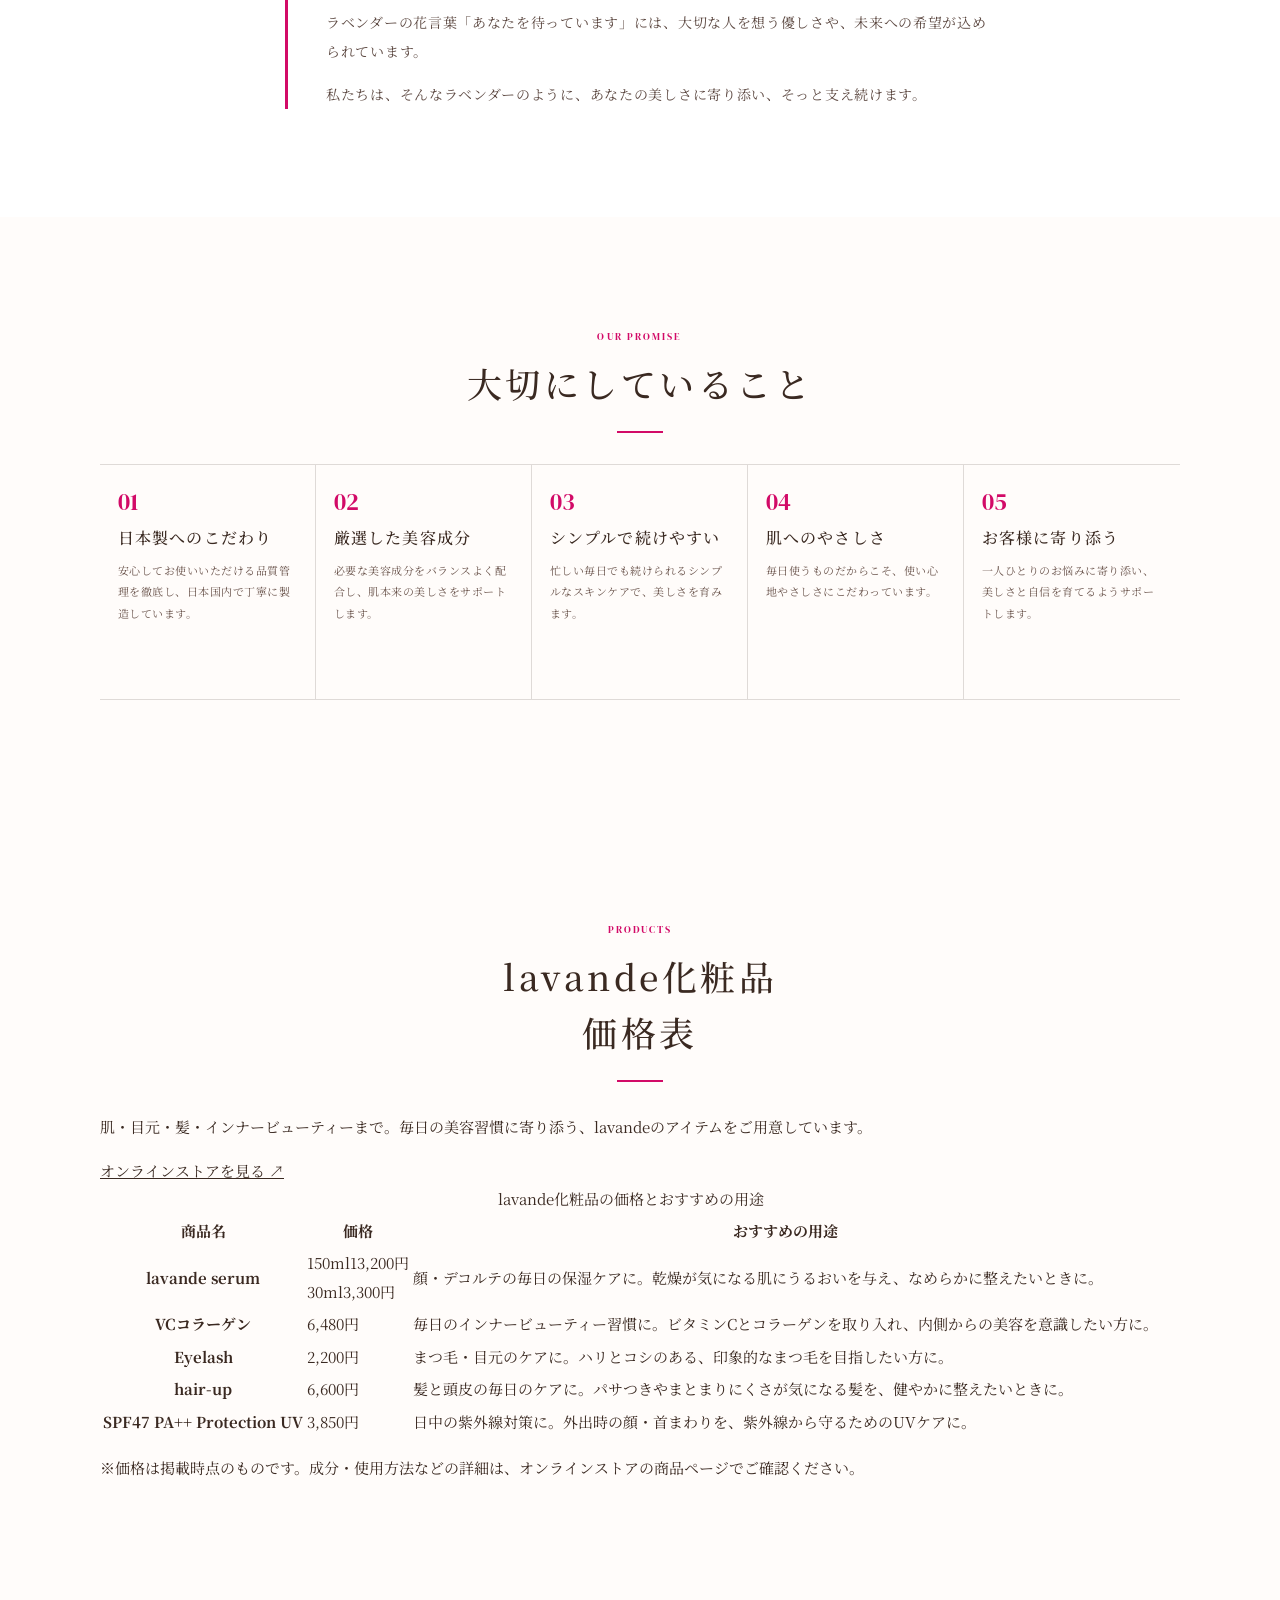
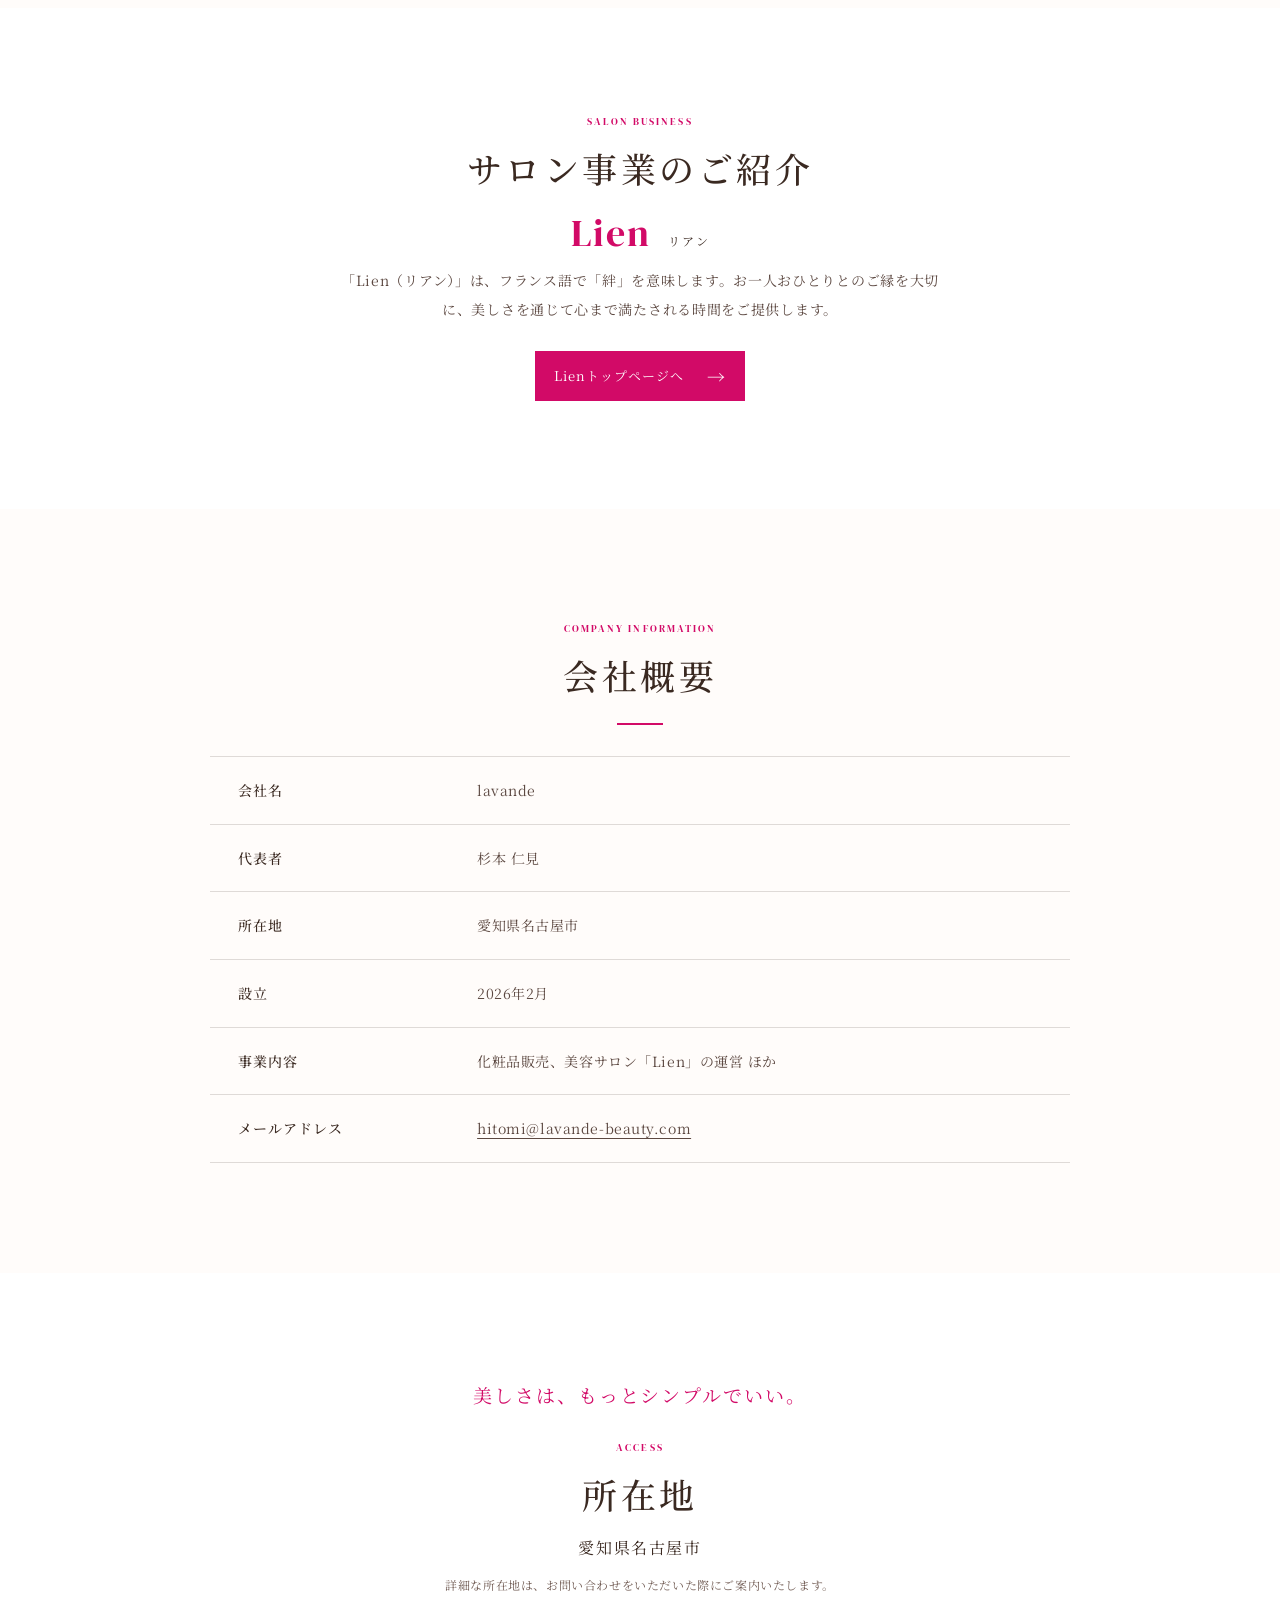
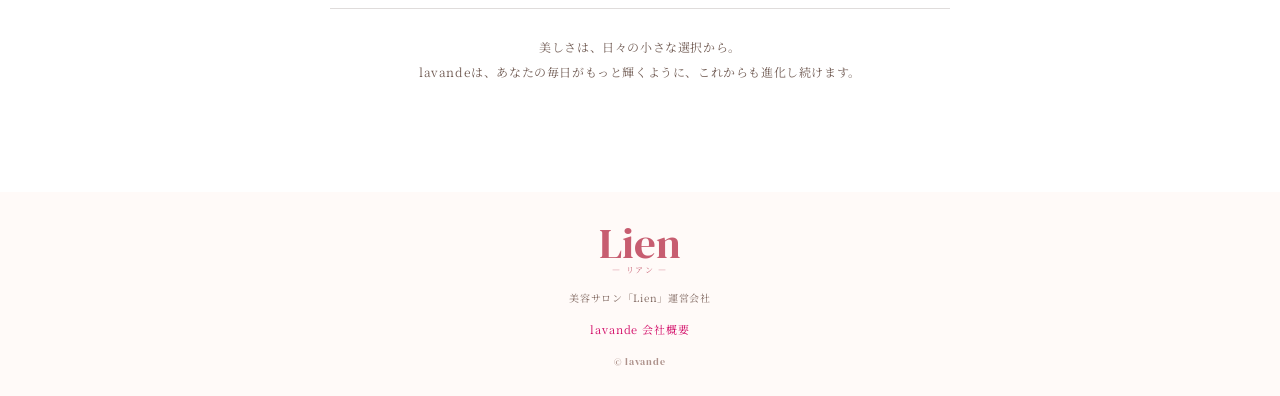
==== commit 4bc7933c: "Add files via upload" ====
--- a/company.html
+++ b/company.html
@@ -6,13 +6,11 @@
     <meta name="description" content="美容サロン「Lien」を運営するlavande（ラヴァンド）の会社概要と、美容への想いをご紹介します。" />
     <meta name="robots" content="index, follow" />
     <meta name="theme-color" content="#fffcfa" />
-    <link rel="icon" type="image/png" href="../assets/lavande-mark.png" />
-    <link rel="apple-touch-icon" href="../assets/lavande-mark.png" />
     <title>会社概要｜lavande（Lien運営会社）</title>
     <link rel="preconnect" href="https://fonts.googleapis.com" />
     <link rel="preconnect" href="https://fonts.gstatic.com" crossorigin />
     <link href="https://fonts.googleapis.com/css2?family=DM+Serif+Display:ital@0;1&family=Noto+Serif+JP:wght@400;500;600&display=swap" rel="stylesheet" />
-    <link rel="stylesheet" href="../styles.css" />
+    <link rel="stylesheet" href="styles.css" />
     <link rel="stylesheet" href="company.css" />
     <script type="application/ld+json">
       {
@@ -32,16 +30,16 @@
   </head>
   <body class="company-page">
     <header class="site-header company-header">
-      <a class="logo" href="../index.html#top" aria-label="Lien トップへ">Lien<span>— リアン —</span></a>
+      <a class="logo" href="index.html#top" aria-label="Lien トップへ">Lien<span>— リアン —</span></a>
       <button class="nav-toggle" type="button" aria-controls="site-nav" aria-expanded="false"><span></span><span></span><span></span><i>MENU</i></button>
       <nav class="site-nav" id="site-nav" aria-label="メインナビゲーション">
-        <a href="../index.html#about">Lienについて</a>
-        <a href="../index.html#menu">メニュー</a>
-        <a href="../index.html#flow">ご利用の流れ</a>
-        <a href="../index.html#faq">よくある質問</a>
-        <a href="../contact.html">お問い合わせ</a>
-        <a href="./" aria-current="page">運営会社について</a>
-        <a class="nav-reserve" href="../booking.html">予約する</a>
+        <a href="index.html#about">Lienについて</a>
+        <a href="index.html#menu">メニュー</a>
+        <a href="index.html#flow">ご利用の流れ</a>
+        <a href="index.html#faq">よくある質問</a>
+        <a href="contact.html">お問い合わせ</a>
+        <a href="company.html" aria-current="page">運営会社について</a>
+        <a class="nav-reserve" href="booking.html">予約する</a>
       </nav>
     </header>
 
@@ -91,13 +89,60 @@
         </div>
       </section>
 
+      <section class="company-products section" aria-labelledby="products-title">
+        <div class="company-heading reveal">
+          <p class="company-kicker">PRODUCTS</p>
+          <h2 id="products-title">lavande化粧品<br />価格表</h2>
+        </div>
+        <div class="company-products-intro reveal">
+          <p>肌・目元・髪・インナービューティーまで。毎日の美容習慣に寄り添う、lavandeのアイテムをご用意しています。</p>
+          <a class="company-store-link" href="https://lavand8888.com/LPPage?id=Pa8265b2" target="_blank" rel="noopener noreferrer">オンラインストアを見る <b>↗</b></a>
+        </div>
+        <div class="company-products-table-wrap reveal">
+          <table class="company-products-table">
+            <caption>lavande化粧品の価格とおすすめの用途</caption>
+            <thead>
+              <tr><th scope="col">商品名</th><th scope="col">価格</th><th scope="col">おすすめの用途</th></tr>
+            </thead>
+            <tbody>
+              <tr>
+                <th scope="row">lavande serum</th>
+                <td data-label="価格"><span>150ml</span>13,200円<br /><span>30ml</span>3,300円</td>
+                <td data-label="おすすめの用途">顔・デコルテの毎日の保湿ケアに。乾燥が気になる肌にうるおいを与え、なめらかに整えたいときに。</td>
+              </tr>
+              <tr>
+                <th scope="row">VCコラーゲン</th>
+                <td data-label="価格">6,480円</td>
+                <td data-label="おすすめの用途">毎日のインナービューティー習慣に。ビタミンCとコラーゲンを取り入れ、内側からの美容を意識したい方に。</td>
+              </tr>
+              <tr>
+                <th scope="row">Eyelash</th>
+                <td data-label="価格">2,200円</td>
+                <td data-label="おすすめの用途">まつ毛・目元のケアに。ハリとコシのある、印象的なまつ毛を目指したい方に。</td>
+              </tr>
+              <tr>
+                <th scope="row">hair-up</th>
+                <td data-label="価格">6,600円</td>
+                <td data-label="おすすめの用途">髪と頭皮の毎日のケアに。パサつきやまとまりにくさが気になる髪を、健やかに整えたいときに。</td>
+              </tr>
+              <tr>
+                <th scope="row">SPF47 PA++ Protection UV</th>
+                <td data-label="価格">3,850円</td>
+                <td data-label="おすすめの用途">日中の紫外線対策に。外出時の顔・首まわりを、紫外線から守るためのUVケアに。</td>
+              </tr>
+            </tbody>
+          </table>
+          <p class="company-products-note">※価格は掲載時点のものです。成分・使用方法などの詳細は、オンラインストアの商品ページでご確認ください。</p>
+        </div>
+      </section>
+
       <section class="company-salon section" aria-labelledby="salon-title">
         <div class="company-salon-inner reveal">
           <p class="company-kicker">SALON BUSINESS</p>
           <h2 id="salon-title">サロン事業のご紹介</h2>
           <p class="company-salon-name">Lien <span>リアン</span></p>
           <p>「Lien（リアン）」は、フランス語で「絆」を意味します。お一人おひとりとのご縁を大切に、美しさを通じて心まで満たされる時間をご提供します。</p>
-          <a class="company-button" href="../index.html">Lienトップページへ <b>→</b></a>
+          <a class="company-button" href="index.html">Lienトップページへ <b>→</b></a>
         </div>
       </section>
 
@@ -129,11 +174,11 @@
     </main>
 
     <footer class="site-footer company-footer">
-      <a class="logo" href="../index.html#top">Lien<span>— リアン —</span></a>
+      <a class="logo" href="index.html#top">Lien<span>— リアン —</span></a>
       <p>美容サロン「Lien」運営会社</p>
-      <a class="footer-company-link" href="./" aria-current="page">lavande 会社概要</a>
+      <a class="footer-company-link" href="company.html" aria-current="page">lavande 会社概要</a>
       <small>© lavande</small>
     </footer>
-    <script src="../script.js"></script>
+    <script src="script.js"></script>
   </body>
 </html>
--- a/styles.css
+++ b/styles.css
@@ -28,7 +28,7 @@
 .faq { background:var(--paper); }.faq .center-heading { margin:auto; }.faq-list { max-width:860px; margin:32px auto 0; border-top:1px solid var(--line); }.faq-item { border-bottom:1px solid var(--line); }.faq-item h3 { margin:0; }.faq-item button { display:flex; width:100%; padding:18px 2px; align-items:center; gap:10px; border:0; background:transparent; cursor:pointer; font-size:13px; font-weight:500; text-align:left; }.faq-item button span,.faq-answer b { color:var(--rose-dark); font-family:var(--display); font-size:17px; font-weight:400; }.faq-item button i { position:relative; width:16px; height:16px; margin-left:auto; flex:0 0 16px; }.faq-item button i::before,.faq-item button i::after { position:absolute; top:8px; left:1px; width:14px; height:1px; background:var(--rose-dark); content:""; transition:transform .25s ease; }.faq-item button i::after { transform:rotate(90deg); }.faq-item.is-open button i::after { transform:rotate(0); }.faq-answer { max-height:0; overflow:hidden; transition:max-height .3s ease; }.faq-answer p { margin:0; padding:0 2px; color:#6f5750; font-size:12px; line-height:1.9; }.faq-item.is-open .faq-answer { max-height:170px; }.faq-item.is-open .faq-answer p { padding-bottom:18px; }
 .reservation { position:relative; min-height:515px; overflow:hidden; background:#f9e9e7; }.reservation-photo { position:absolute; inset:0; opacity:.4; background-image:linear-gradient(90deg,#f9e9e7 0%,rgba(249,233,231,.75) 48%,rgba(249,233,231,.12)),url("assets/reserve.png"); background-repeat:no-repeat; background-size:100% 100%,1024px auto; background-position:0,right top; }.reservation-inner { position:relative; z-index:1; max-width:560px; margin:auto; padding:72px 25px 55px; text-align:center; }.reservation h2 { margin:9px 0 17px; font-size:25px; font-weight:500; letter-spacing:.07em; line-height:1.6; }.reservation h2 span { color:var(--rose); font-family:var(--display); font-size:1.35em; }.reservation-inner>p:not(.eyebrow) { margin:0; color:#6d554e; font-size:13px; letter-spacing:.05em; line-height:2; }.line-button { width:100%; margin-top:26px; color:#fff; background:linear-gradient(135deg,#da7180,#cc576e); font-size:17px; }.line-button span { display:grid; width:38px; height:30px; place-items:center; border-radius:50%; color:var(--rose-dark); background:#fff; font-family:sans-serif; font-size:9px; font-weight:bold; }.line-button b { margin-left:auto; font-family:sans-serif; font-size:33px; font-weight:400; line-height:0; }.reservation-points { display:flex; max-width:320px; margin:23px auto 0; justify-content:space-around; color:#6d5048; font-size:14px; letter-spacing:.08em; }.reservation-points span+span { padding-left:23px; border-left:1px solid var(--rose); }
 .access { background:#fffaf8; }.access .center-heading { margin:auto; }.access-grid { display:grid; max-width:970px; margin:35px auto 0; border:1px solid var(--line); background:#fff; }.map-frame { min-height:280px; }.map-frame iframe { display:block; width:100%; height:100%; min-height:280px; border:0; }.access-info { padding:27px 24px; background:#fbe4e8; text-align:center; }.access-info h3 { margin:0 0 12px; font-size:22px; font-weight:500; letter-spacing:.1em; }.access-info address { font-style:normal; font-size:14px; letter-spacing:.08em; line-height:1.9; }.access-info dl { display:flex; max-width:350px; margin:19px auto; justify-content:center; gap:0; }.access-info dl div { padding:0 17px; }.access-info dl div+div { border-left:1px solid #df9da7; }.access-info dt { color:var(--rose-dark); font-size:11px; letter-spacing:.08em; }.access-info dd { margin:2px 0 0; font-size:14px; white-space:nowrap; }.map-link { display:inline-flex; min-height:45px; padding:0 18px; align-items:center; gap:18px; color:#fff; background:var(--rose-dark); font-size:12px; letter-spacing:.08em; text-decoration:none; transition:transform .25s ease,filter .25s ease; }.map-link:hover { filter:brightness(.96); transform:translateY(-2px); }.map-link span { font-size:17px; }
-.site-footer { padding:35px 20px 25px; background:#fffaf8; text-align:center; }.site-footer .logo { align-items:center; font-size:43px; }.site-footer p { margin:15px 0 12px; color:#7f675f; font-size:10px; letter-spacing:.07em; }.site-footer small { color:#ad918b; font-family:var(--display); font-size:10px; letter-spacing:.08em; }.footer-company-link { display:inline-block; margin:0 0 18px; color:var(--rose-dark); font-size:11px; letter-spacing:.08em; text-decoration:none; }.footer-company-link:hover { text-decoration:underline; text-underline-offset:4px; }
+.site-footer { padding:35px 20px 25px; background:#fffaf8; text-align:center; }.site-footer .logo { align-items:center; font-size:43px; }.site-footer p { margin:15px 0 12px; color:#7f675f; font-size:10px; letter-spacing:.07em; }.site-footer small { display:block; color:#ad918b; font-family:var(--display); font-size:10px; letter-spacing:.08em; }.footer-company-link { display:block; width:max-content; margin:0 auto 12px; color:var(--rose-dark); font-size:11px; letter-spacing:.08em; text-decoration:none; }.footer-company-link:hover { text-decoration:underline; text-underline-offset:4px; }.footer-instagram { display:inline-flex; margin:0 0 18px; align-items:center; gap:7px; color:#76534d; font-family:var(--display); font-size:12px; letter-spacing:.08em; text-decoration:none; transition:color .2s ease,transform .2s ease; }.footer-instagram svg { width:17px; height:17px; fill:none; stroke:currentColor; stroke-width:1.7; }.footer-instagram .instagram-dot { fill:currentColor; stroke:none; }.footer-instagram:hover { color:var(--rose-dark); transform:translateY(-2px); }.footer-instagram:focus-visible { outline:2px solid var(--rose-dark); outline-offset:4px; }
 .mobile-line-cta { position:fixed; z-index:20; right:15px; bottom:15px; display:inline-flex; min-height:49px; padding:0 16px; align-items:center; gap:10px; border-radius:4px; color:#fff; background:linear-gradient(135deg,#6bb95a,#4d9e40); box-shadow:0 7px 20px rgba(49,104,45,.24); font-size:12px; font-weight:500; letter-spacing:.04em; text-decoration:none; transition:transform .25s ease; }.mobile-line-cta:hover { transform:translateY(-2px); }.mobile-line-cta span { display:grid; width:28px; height:23px; place-items:center; border-radius:50%; color:#59a04b; background:#fff; font-family:Arial,sans-serif; font-size:8px; font-weight:700; }.mobile-line-cta b { font-size:17px; font-weight:400; }
 .reveal { opacity:0; transform:translateY(22px); transition:opacity .65s ease,transform .65s cubic-bezier(.2,.65,.3,1); }.reveal.is-visible { opacity:1; transform:translateY(0); }
 @media (min-width:760px) { .site-header { padding:24px max(5vw,calc((100% - 1160px)/2)); }.site-header.is-scrolled { padding:14px max(5vw,calc((100% - 1160px)/2)); }.nav-toggle { display:none; }.site-nav { position:static; display:flex; width:auto; padding:0; flex-direction:row; align-items:center; gap:23px; box-shadow:none; opacity:1; pointer-events:auto; transform:none; background:transparent; }.site-nav a { font-size:12px; }.site-nav .nav-reserve { display:inline-grid; min-width:86px; height:34px; margin:0; }.hero { min-height:760px; padding:160px max(7vw,calc((100% - 1110px)/2)) 80px; }.hero-photo { right:max(-10px,calc((100% - 1170px)/2)); width:min(46vw,600px); height:760px; opacity:.88; background-size:100% 100%,1024px auto; background-position:0,right top; }.hero-content { max-width:540px; }.hero-logo { font-size:146px; }.hero-kana { margin-left:72px; }.hero-sub { font-size:13px; } h1 { font-size:44px; }.hero-text { font-size:15px; }.hero-scroll { right:max(34px,calc((100% - 1190px)/2)); }.section { padding:110px max(6vw,calc((100% - 1080px)/2)); }.center-heading h2 { font-size:37px; }.center-heading>p:last-child { font-size:14px; }.concern-list li { font-size:19px; }.support-message p { font-size:16px; }.support-message strong { font-size:33px; }.about { padding-top:0; }.about-photo { height:360px; margin:0 max(-6vw,calc((1080px - 100vw)/2)) 60px; }.about-copy h2 { font-size:38px; }.about-copy>p:last-child { font-size:15px; }.about-grid { grid-template-columns:repeat(5,1fr); gap:10px; }.about-card,.about-card:last-child { grid-column:auto; min-height:205px; }.menu-cards { grid-template-columns:repeat(3,1fr); }.menu-card { min-height:160px; grid-template-columns:1fr; grid-template-rows:38px 1fr 25px; }.menu-card span { grid-row:auto; }.menu-card strong { align-self:center; font-size:20px; }.service-detail { display:grid; padding-top:110px; grid-template-columns:minmax(0,1fr) minmax(0,1fr); column-gap:45px; }.service-detail .service-visual { grid-row:1 / span 2; height:600px; margin:-110px 0 -110px max(-6vw,calc((1080px - 100vw)/2)); }.service-heading h2 { font-size:37px; }.service-heading>p:last-child { font-size:14px; }.merit-grid { margin:32px 0 0; }.service-bottom { grid-column:1/-1; margin-top:75px; grid-template-columns:.85fr 1.25fr; }.recommend,.price-panel { padding:27px 25px; }.flow-list { grid-template-columns:1fr 1fr; gap:12px; }.flow-list li { min-height:154px; padding:20px; grid-template-columns:62px 1fr; }.flow-list h3 { font-size:17px; }.reservation { min-height:530px; }.reservation-inner { padding-top:105px; }.line-button { max-width:550px; }.faq-item button { font-size:15px; }.faq-answer p { font-size:13px; }.mobile-line-cta { display:none; } }
--- a/company.css
+++ b/company.css
@@ -81,3 +81,5 @@
 }
 
 @media (prefers-reduced-motion:reduce) { .company-button { transition:none; } }
+
+
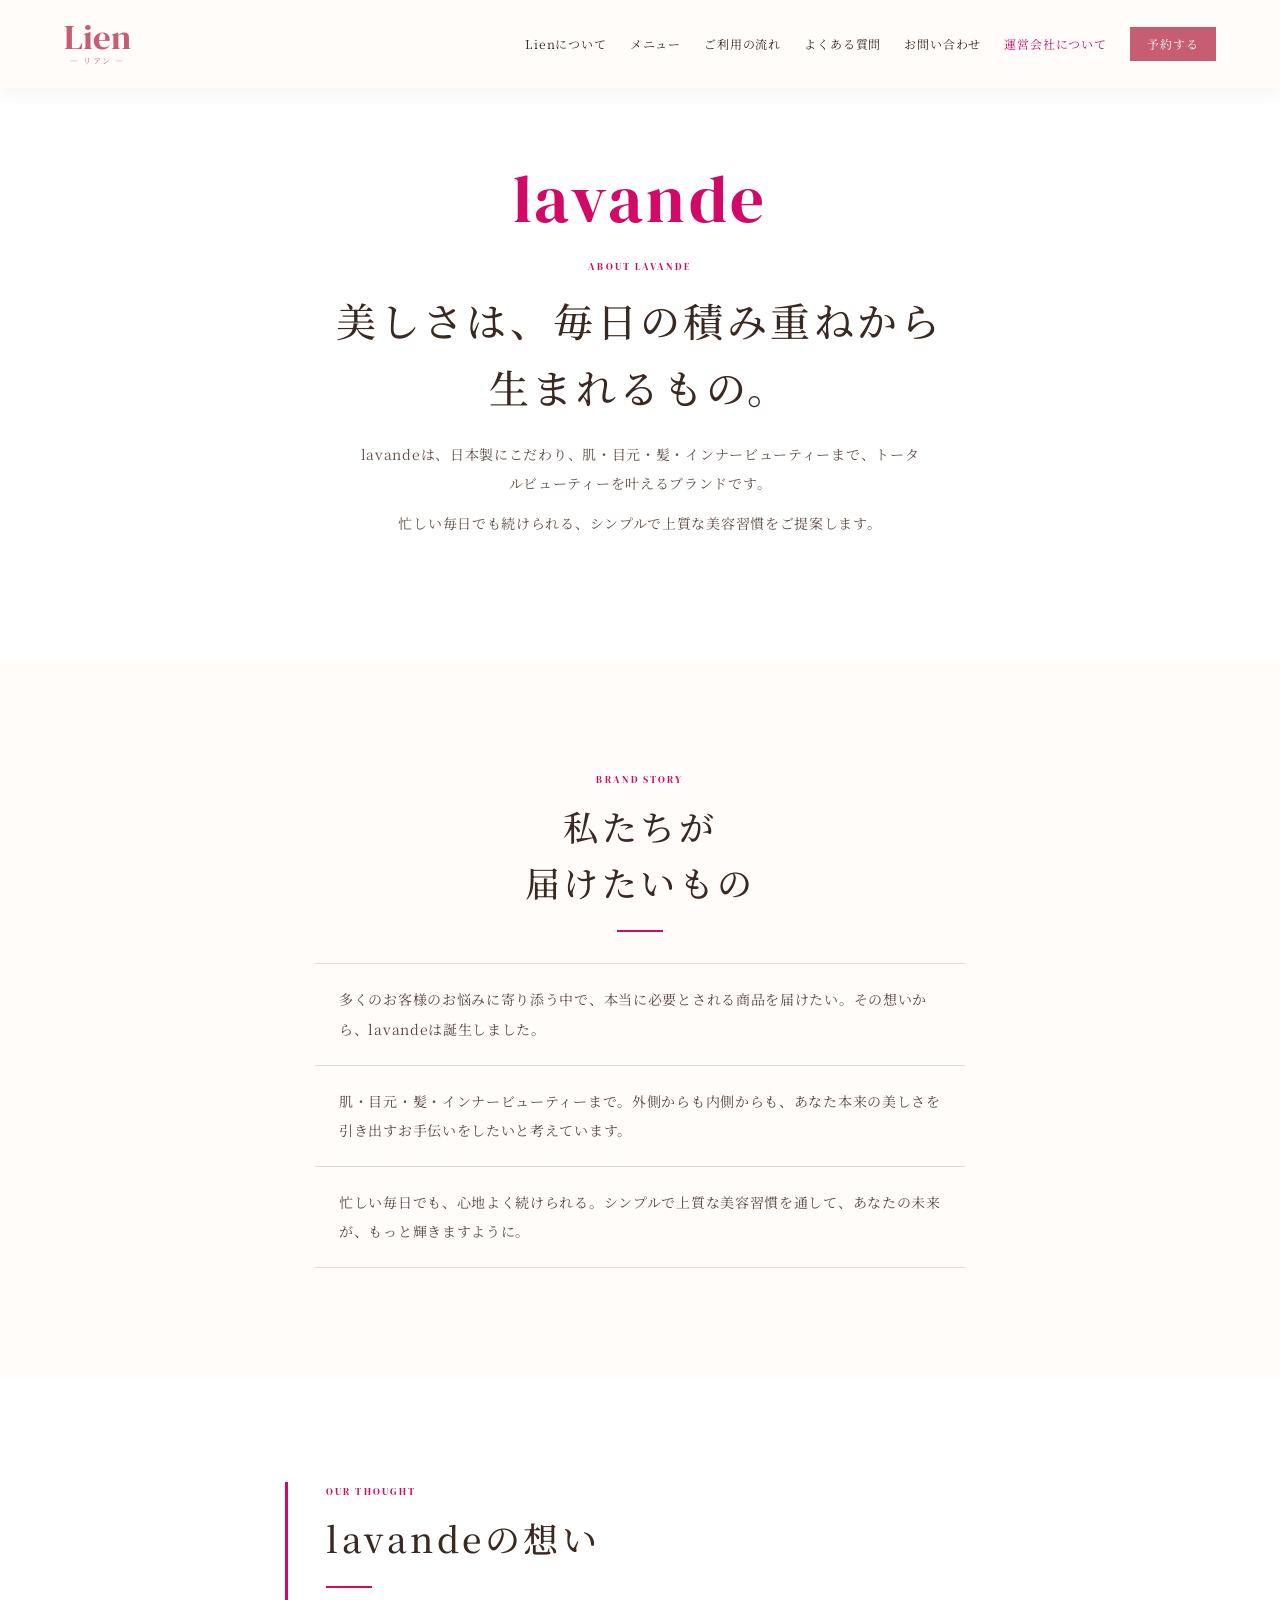
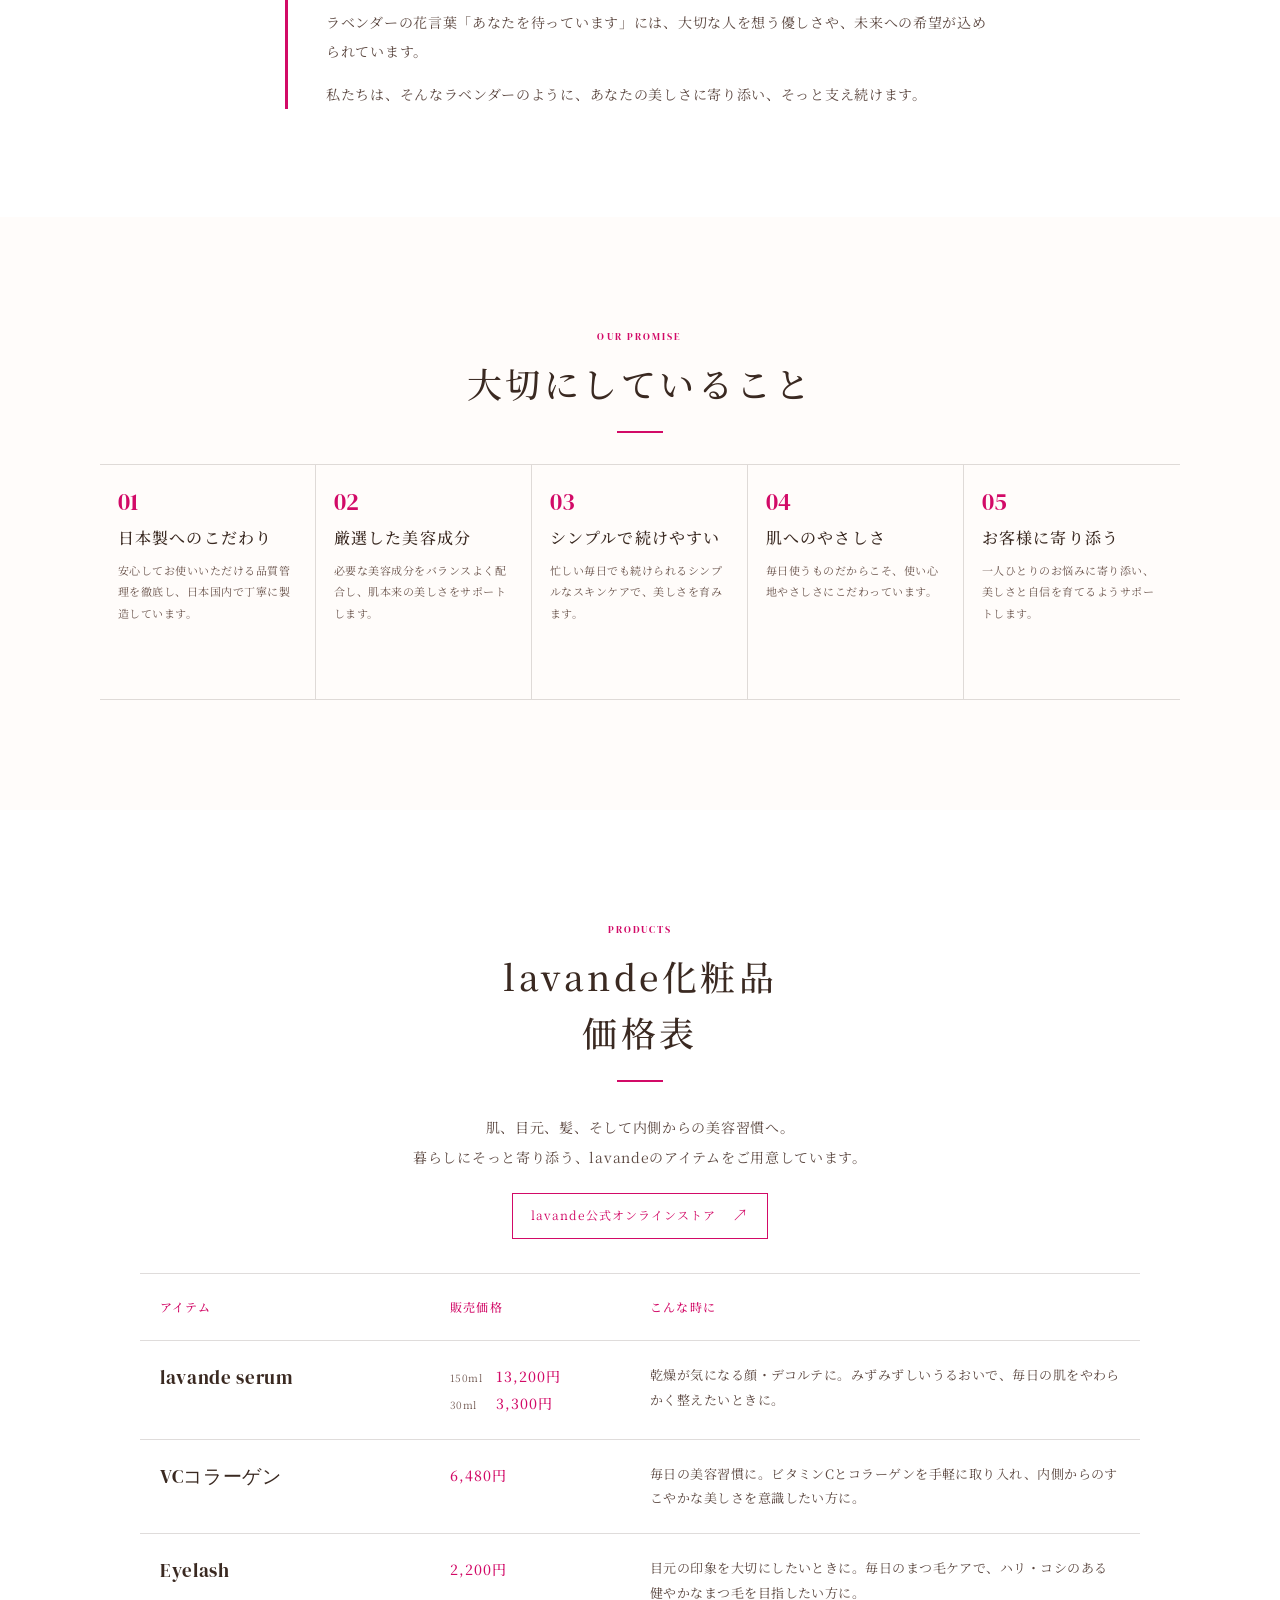
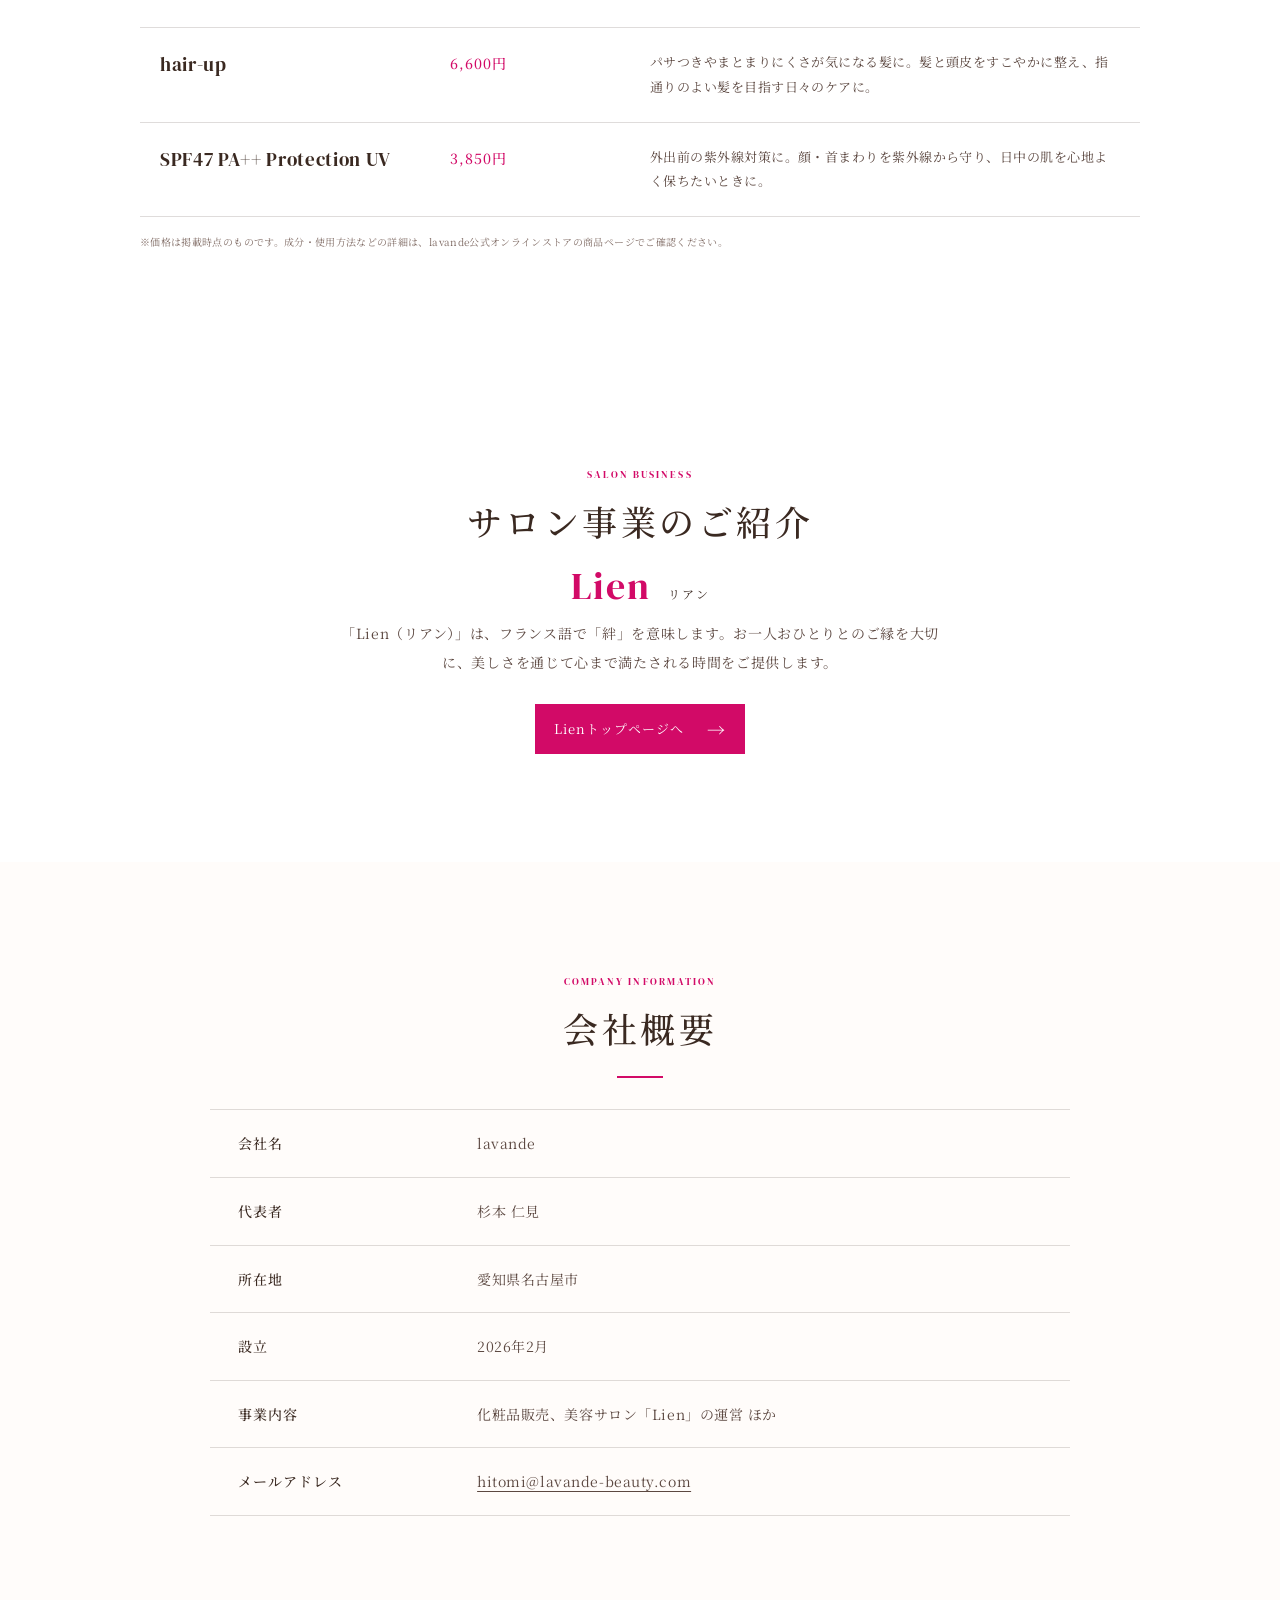
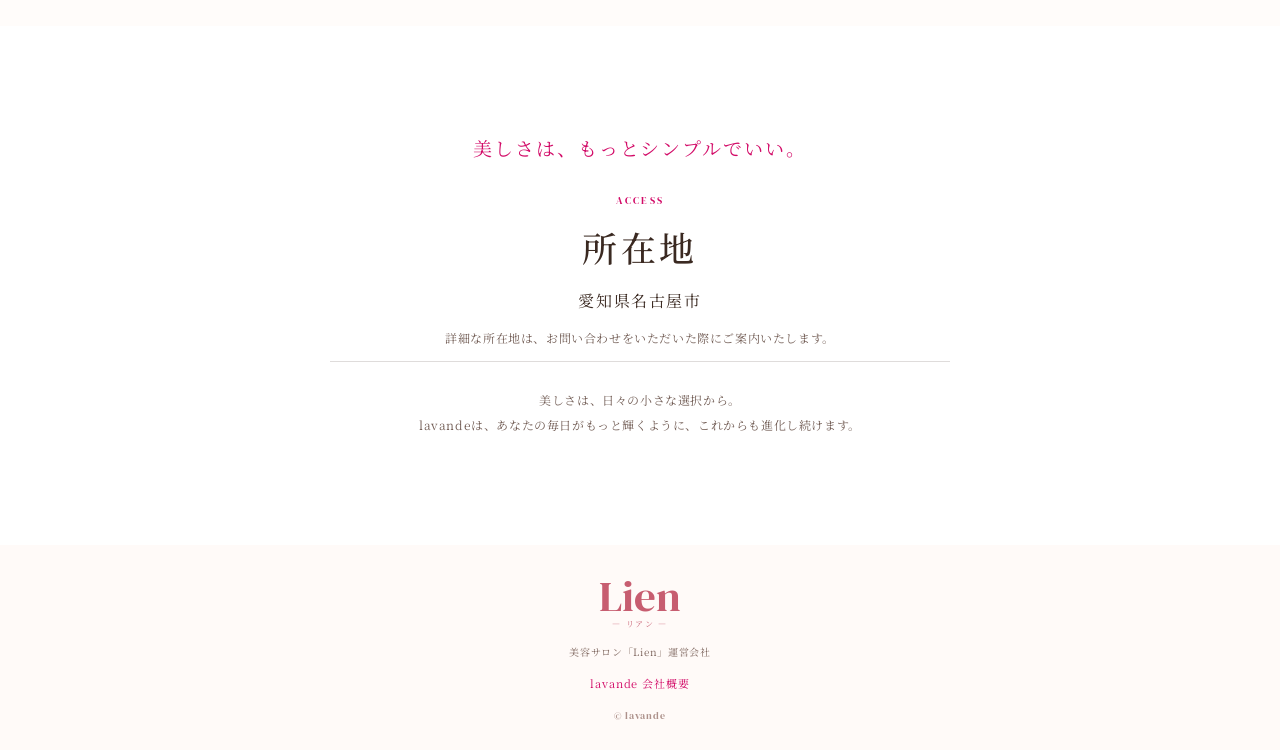
==== commit 9d7ff6a2: "Add files via upload" ====
--- a/company.html
+++ b/company.html
@@ -95,44 +95,44 @@
           <h2 id="products-title">lavande化粧品<br />価格表</h2>
         </div>
         <div class="company-products-intro reveal">
-          <p>肌・目元・髪・インナービューティーまで。毎日の美容習慣に寄り添う、lavandeのアイテムをご用意しています。</p>
-          <a class="company-store-link" href="https://lavand8888.com/LPPage?id=Pa8265b2" target="_blank" rel="noopener noreferrer">オンラインストアを見る <b>↗</b></a>
+          <p>肌、目元、髪、そして内側からの美容習慣へ。<br />暮らしにそっと寄り添う、lavandeのアイテムをご用意しています。</p>
+          <a class="company-store-link" href="https://lavande.base.ec/" target="_blank" rel="noopener noreferrer">lavande公式オンラインストア <b>↗</b></a>
         </div>
         <div class="company-products-table-wrap reveal">
           <table class="company-products-table">
-            <caption>lavande化粧品の価格とおすすめの用途</caption>
+            <caption>lavande化粧品のアイテムと販売価格、こんな時におすすめかのご案内</caption>
             <thead>
-              <tr><th scope="col">商品名</th><th scope="col">価格</th><th scope="col">おすすめの用途</th></tr>
+              <tr><th scope="col">アイテム</th><th scope="col">販売価格</th><th scope="col">こんな時に</th></tr>
             </thead>
             <tbody>
               <tr>
                 <th scope="row">lavande serum</th>
-                <td data-label="価格"><span>150ml</span>13,200円<br /><span>30ml</span>3,300円</td>
-                <td data-label="おすすめの用途">顔・デコルテの毎日の保湿ケアに。乾燥が気になる肌にうるおいを与え、なめらかに整えたいときに。</td>
+                <td class="company-product-price" data-label="販売価格"><span>150ml</span><b>13,200円</b><br /><span>30ml</span><b>3,300円</b></td>
+                <td data-label="こんな時に">乾燥が気になる顔・デコルテに。みずみずしいうるおいで、毎日の肌をやわらかく整えたいときに。</td>
               </tr>
               <tr>
                 <th scope="row">VCコラーゲン</th>
-                <td data-label="価格">6,480円</td>
-                <td data-label="おすすめの用途">毎日のインナービューティー習慣に。ビタミンCとコラーゲンを取り入れ、内側からの美容を意識したい方に。</td>
+                <td class="company-product-price" data-label="販売価格"><b>6,480円</b></td>
+                <td data-label="こんな時に">毎日の美容習慣に。ビタミンCとコラーゲンを手軽に取り入れ、内側からのすこやかな美しさを意識したい方に。</td>
               </tr>
               <tr>
                 <th scope="row">Eyelash</th>
-                <td data-label="価格">2,200円</td>
-                <td data-label="おすすめの用途">まつ毛・目元のケアに。ハリとコシのある、印象的なまつ毛を目指したい方に。</td>
+                <td class="company-product-price" data-label="販売価格"><b>2,200円</b></td>
+                <td data-label="こんな時に">目元の印象を大切にしたいときに。毎日のまつ毛ケアで、ハリ・コシのある健やかなまつ毛を目指したい方に。</td>
               </tr>
               <tr>
                 <th scope="row">hair-up</th>
-                <td data-label="価格">6,600円</td>
-                <td data-label="おすすめの用途">髪と頭皮の毎日のケアに。パサつきやまとまりにくさが気になる髪を、健やかに整えたいときに。</td>
+                <td class="company-product-price" data-label="販売価格"><b>6,600円</b></td>
+                <td data-label="こんな時に">パサつきやまとまりにくさが気になる髪に。髪と頭皮をすこやかに整え、指通りのよい髪を目指す日々のケアに。</td>
               </tr>
               <tr>
                 <th scope="row">SPF47 PA++ Protection UV</th>
-                <td data-label="価格">3,850円</td>
-                <td data-label="おすすめの用途">日中の紫外線対策に。外出時の顔・首まわりを、紫外線から守るためのUVケアに。</td>
+                <td class="company-product-price" data-label="販売価格"><b>3,850円</b></td>
+                <td data-label="こんな時に">外出前の紫外線対策に。顔・首まわりを紫外線から守り、日中の肌を心地よく保ちたいときに。</td>
               </tr>
             </tbody>
           </table>
-          <p class="company-products-note">※価格は掲載時点のものです。成分・使用方法などの詳細は、オンラインストアの商品ページでご確認ください。</p>
+          <p class="company-products-note">※価格は掲載時点のものです。成分・使用方法などの詳細は、lavande公式オンラインストアの商品ページでご確認ください。</p>
         </div>
       </section>
 
--- a/company.css
+++ b/company.css
@@ -35,6 +35,39 @@
 .company-value h3 { margin:11px 0 9px; font-size:16px; font-weight:500; letter-spacing:.07em; line-height:1.6; }
 .company-value span { display:block; color:#6b554d; font-size:11px; letter-spacing:.045em; line-height:1.95; }
 
+.company-products { padding-top:77px; padding-bottom:77px; background:#fff; }
+.company-products-intro { max-width:690px; margin:0 auto 28px; text-align:center; }
+.company-products-intro p { margin:0 auto; color:#5c4841; font-size:13px; letter-spacing:.05em; line-height:2.08; }
+.company-store-link { display:inline-flex; min-height:46px; margin-top:21px; padding:0 18px; align-items:center; justify-content:center; gap:16px; color:var(--lavande); border:1px solid var(--lavande); font-size:12px; letter-spacing:.08em; text-decoration:none; transition:background .25s,color .25s,transform .25s; }
+.company-store-link:hover { color:#fff; background:var(--lavande); transform:translateY(-2px); }
+.company-store-link b { font-size:16px; font-weight:400; }
+.company-products-table-wrap { max-width:1000px; margin:auto; }
+.company-products-table { width:100%; border-spacing:0; border-collapse:collapse; border-top:1px solid var(--company-line); text-align:left; }
+.company-products-table caption { position:absolute; width:1px; height:1px; overflow:hidden; clip:rect(0 0 0 0); clip-path:inset(50%); white-space:nowrap; }
+.company-products-table th,.company-products-table td { padding:18px 13px; border-bottom:1px solid var(--company-line); vertical-align:top; }
+.company-products-table thead th { color:var(--lavande); font-size:11px; font-weight:500; letter-spacing:.1em; }
+.company-products-table tbody th { width:29%; color:var(--ink); font-family:var(--display); font-size:17px; font-weight:400; letter-spacing:.035em; line-height:1.5; }
+.company-products-table td { color:#5c4841; font-size:12px; letter-spacing:.035em; line-height:1.9; }
+.company-products-table td:nth-child(2) { width:20%; color:var(--lavande); font-size:13px; font-weight:500; letter-spacing:.06em; white-space:nowrap; }
+.company-products-table td span { display:inline-block; min-width:39px; margin-right:7px; color:#765e57; font-size:10px; font-weight:400; letter-spacing:.04em; }
+.company-products-note { margin:16px 0 0; color:#806c65; font-size:10px; letter-spacing:.035em; line-height:1.8; }
+.company-products-table tbody tr { transition:background .2s ease; }
+.company-products-table tbody tr:hover { background:rgba(210,10,103,.035); }
+.company-products-table .company-product-price b { color:var(--lavande); font-weight:500; letter-spacing:.07em; }
+
+@media (max-width:759px) {
+  .company-products-table thead { position:absolute; width:1px; height:1px; overflow:hidden; clip:rect(0 0 0 0); clip-path:inset(50%); white-space:nowrap; }
+  .company-products-table,.company-products-table tbody,.company-products-table tr,.company-products-table th,.company-products-table td { display:block; width:auto; }
+  .company-products-table { border-top:1px solid var(--company-line); }
+  .company-products-table tbody tr { padding:20px 0; border-bottom:1px solid var(--company-line); }
+  .company-products-table th,.company-products-table td { padding:0; border:0; }
+  .company-products-table tbody th { margin-bottom:14px; font-size:19px; }
+  .company-products-table td { margin-top:12px; font-size:12px; }
+  .company-products-table td::before { display:block; margin-bottom:3px; color:var(--lavande); font-size:10px; font-weight:500; letter-spacing:.1em; content:attr(data-label); }
+  .company-products-table td:nth-child(2) { width:auto; font-size:14px; }
+  .company-products-note { margin-top:14px; }
+}
+
 .company-salon { padding-top:74px; padding-bottom:76px; background:#fff; text-align:center; }
 .company-salon-inner { max-width:620px; margin:auto; }
 .company-salon h2 { margin-bottom:18px; }
@@ -68,7 +101,7 @@
   .company-hero h1 { font-size:40px; }
   .company-hero-copy>p:not(.company-wordmark):not(.company-kicker) { font-size:14px; }
   .company-heading h2,.company-thought h2,.company-salon h2,.company-access h2 { font-size:35px; }
-  .company-brand-story,.company-values,.company-profile { padding-top:110px; padding-bottom:110px; }
+  .company-brand-story,.company-values,.company-profile,.company-products { padding-top:110px; padding-bottom:110px; }
   .company-thought,.company-salon,.company-access { padding-top:104px; padding-bottom:108px; }
   .company-story-copy p { padding:21px 24px; font-size:14px; }
   .company-thought-inner { padding-left:38px; }
@@ -76,10 +109,15 @@
   .company-values-grid { grid-template-columns:repeat(5,1fr); }
   .company-value { min-height:235px; padding:25px 18px; border-right:1px solid var(--company-line); }
   .company-value:last-child { border-right:0; }
+  .company-products-intro { margin-bottom:34px; }
+  .company-products-intro p { font-size:14px; }
+  .company-products-table th,.company-products-table td { padding:22px 20px; }
+  .company-products-table thead th { font-size:12px; }
+  .company-products-table tbody th { font-size:19px; }
+  .company-products-table td { font-size:13px; }
+  .company-products-table td:nth-child(2) { font-size:14px; }
   .company-table div { padding:20px 28px; grid-template-columns:28% 1fr; }
   .company-table dt,.company-table dd { font-size:14px; }
 }
 
 @media (prefers-reduced-motion:reduce) { .company-button { transition:none; } }
-
-
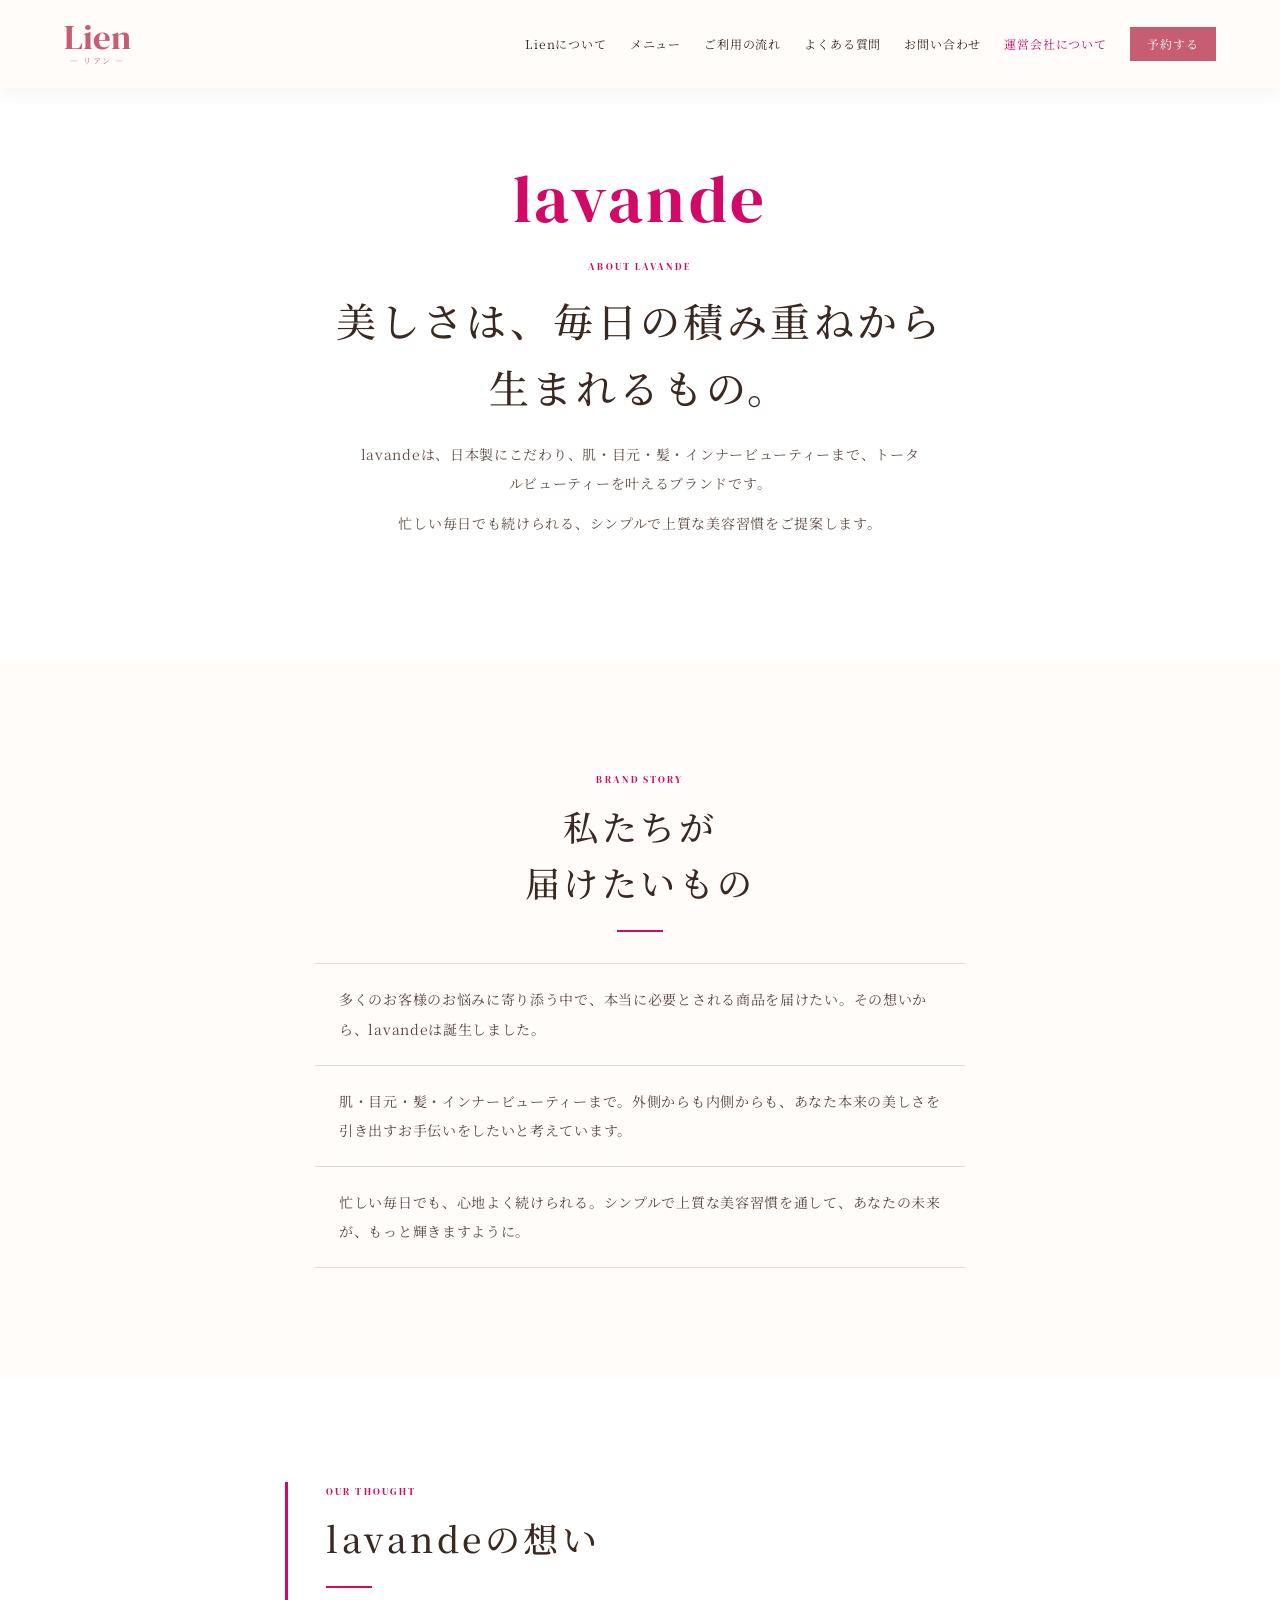
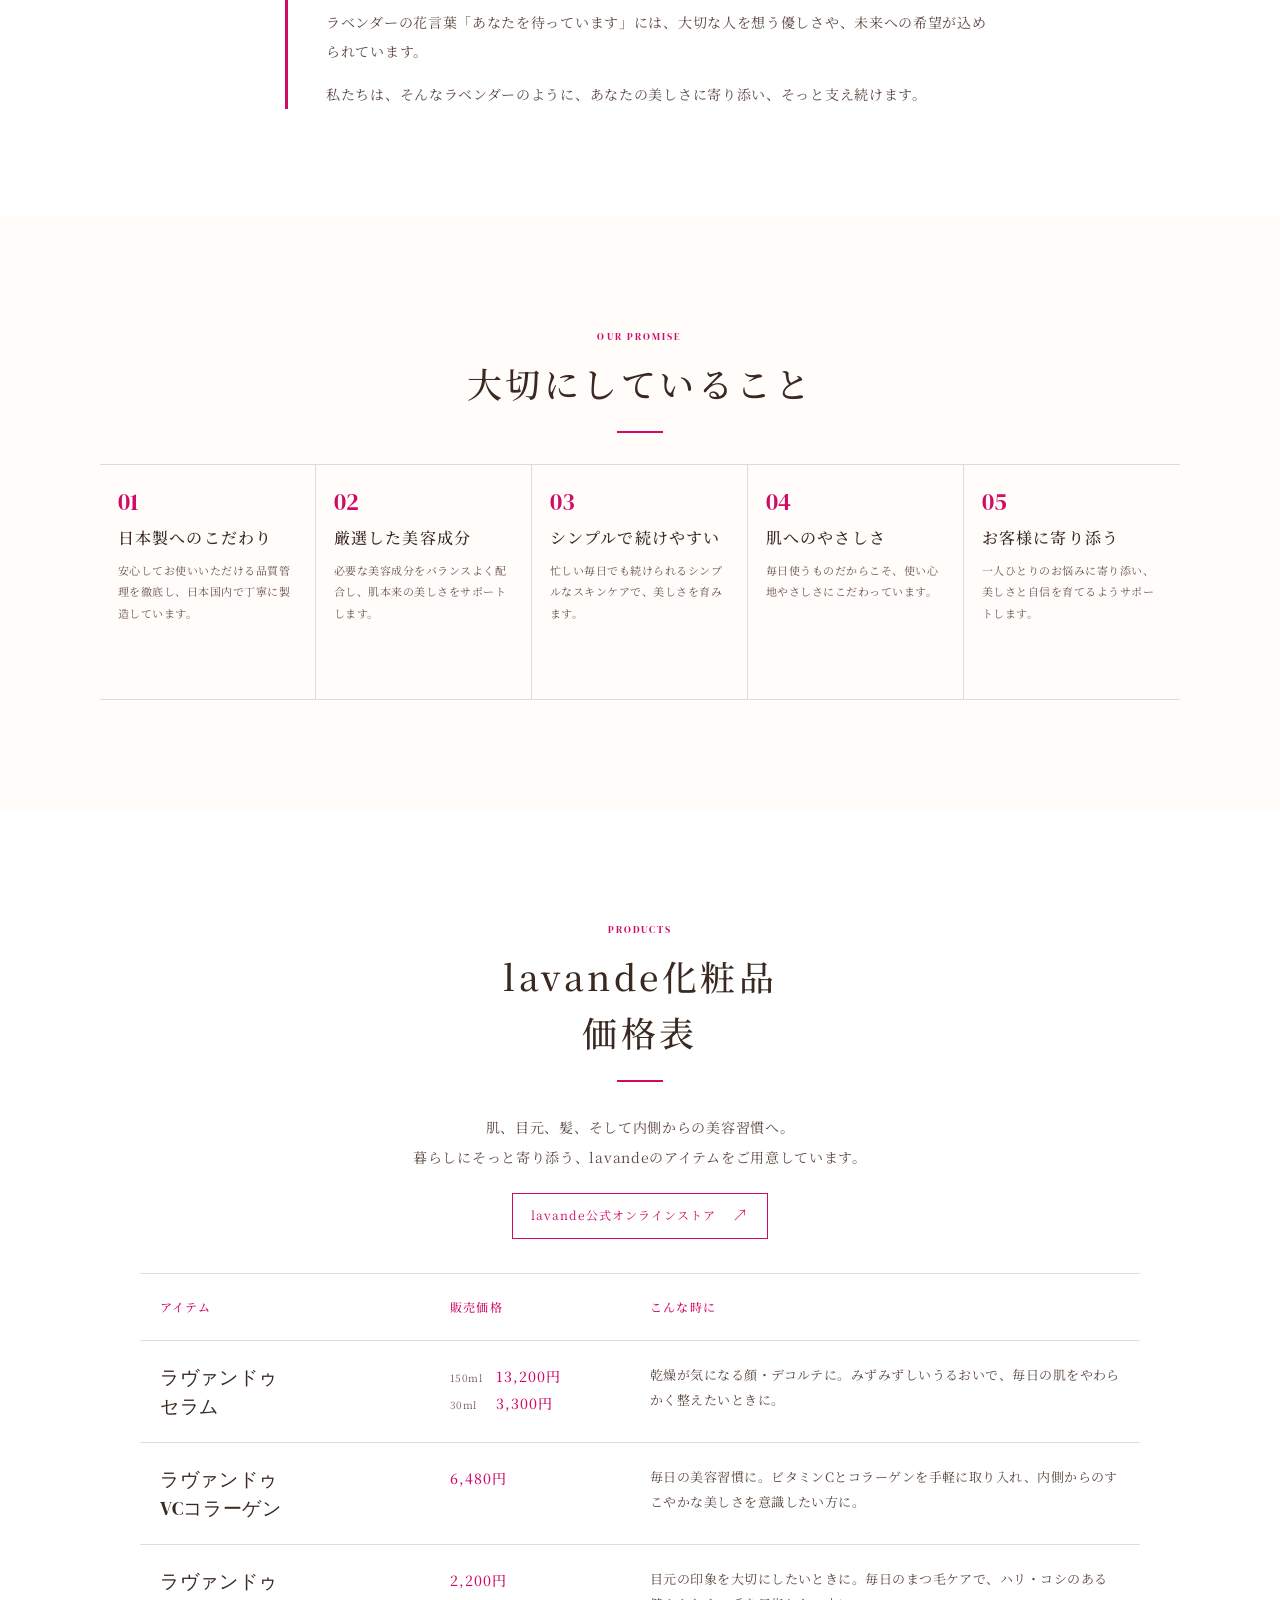
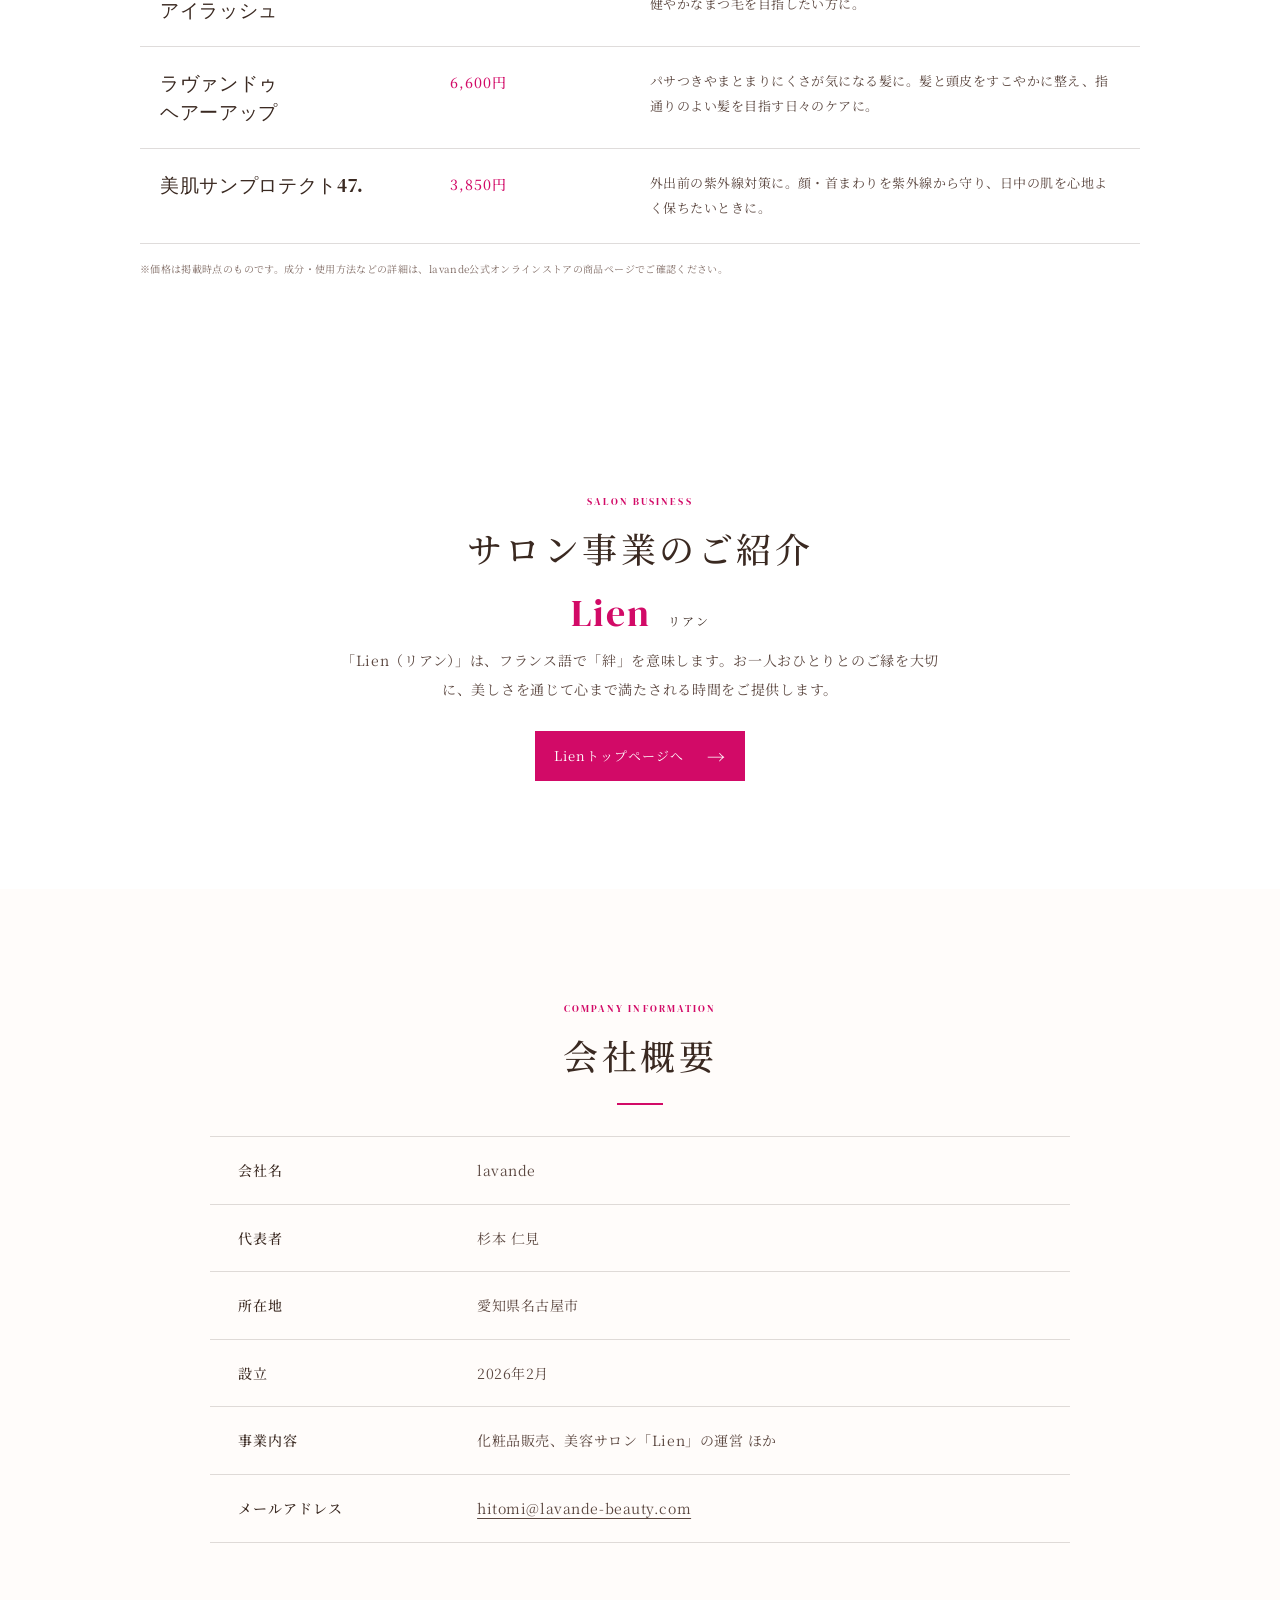
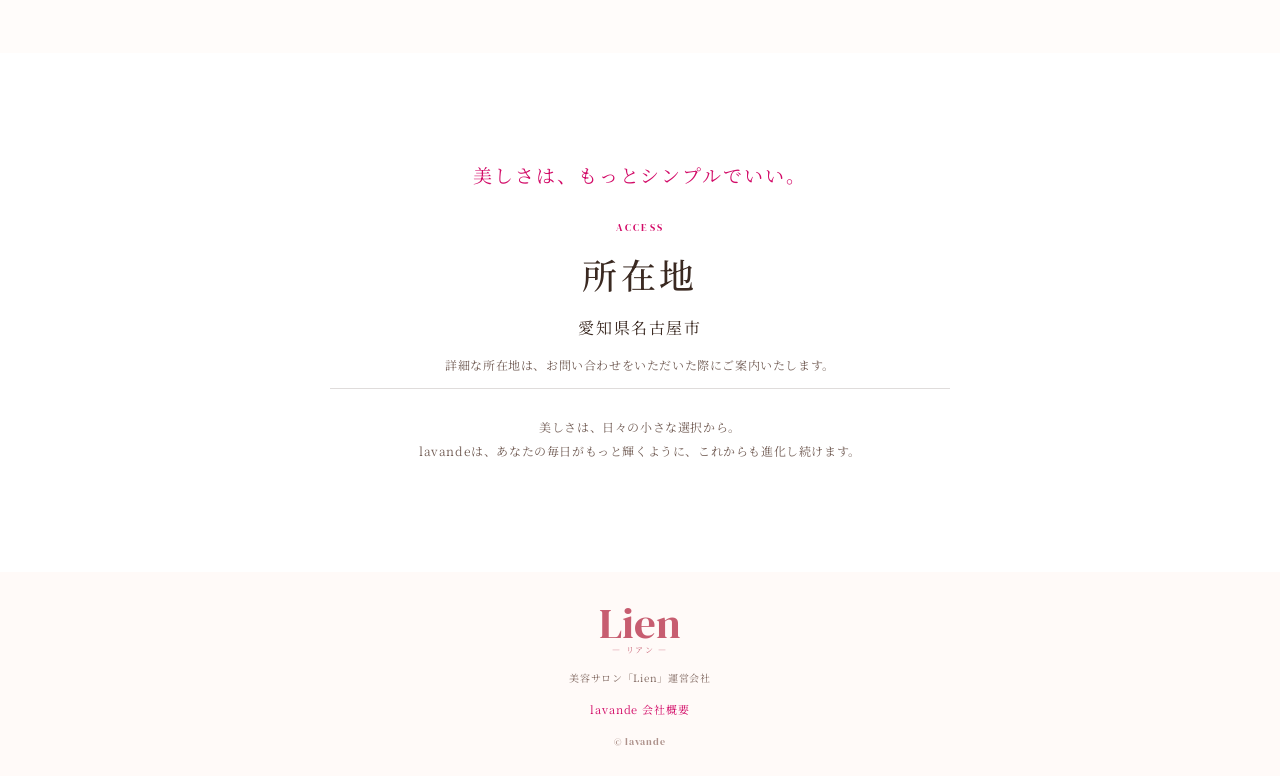
==== commit 79f9db5f: "Add files via upload" ====
--- a/company.html
+++ b/company.html
@@ -106,27 +106,27 @@
             </thead>
             <tbody>
               <tr>
-                <th scope="row">lavande serum</th>
+                <th scope="row">ラヴァンドゥ<br>セラム</th>
                 <td class="company-product-price" data-label="販売価格"><span>150ml</span><b>13,200円</b><br /><span>30ml</span><b>3,300円</b></td>
                 <td data-label="こんな時に">乾燥が気になる顔・デコルテに。みずみずしいうるおいで、毎日の肌をやわらかく整えたいときに。</td>
               </tr>
               <tr>
-                <th scope="row">VCコラーゲン</th>
+                <th scope="row">ラヴァンドゥ<br>VCコラーゲン</th>
                 <td class="company-product-price" data-label="販売価格"><b>6,480円</b></td>
                 <td data-label="こんな時に">毎日の美容習慣に。ビタミンCとコラーゲンを手軽に取り入れ、内側からのすこやかな美しさを意識したい方に。</td>
               </tr>
               <tr>
-                <th scope="row">Eyelash</th>
+                <th scope="row">ラヴァンドゥ<br>アイラッシュ</th>
                 <td class="company-product-price" data-label="販売価格"><b>2,200円</b></td>
                 <td data-label="こんな時に">目元の印象を大切にしたいときに。毎日のまつ毛ケアで、ハリ・コシのある健やかなまつ毛を目指したい方に。</td>
               </tr>
               <tr>
-                <th scope="row">hair-up</th>
+                <th scope="row">ラヴァンドゥ<br>ヘアーアップ</th>
                 <td class="company-product-price" data-label="販売価格"><b>6,600円</b></td>
                 <td data-label="こんな時に">パサつきやまとまりにくさが気になる髪に。髪と頭皮をすこやかに整え、指通りのよい髪を目指す日々のケアに。</td>
               </tr>
               <tr>
-                <th scope="row">SPF47 PA++ Protection UV</th>
+                <th scope="row">美肌サンプロテクト47.</th>
                 <td class="company-product-price" data-label="販売価格"><b>3,850円</b></td>
                 <td data-label="こんな時に">外出前の紫外線対策に。顔・首まわりを紫外線から守り、日中の肌を心地よく保ちたいときに。</td>
               </tr>
